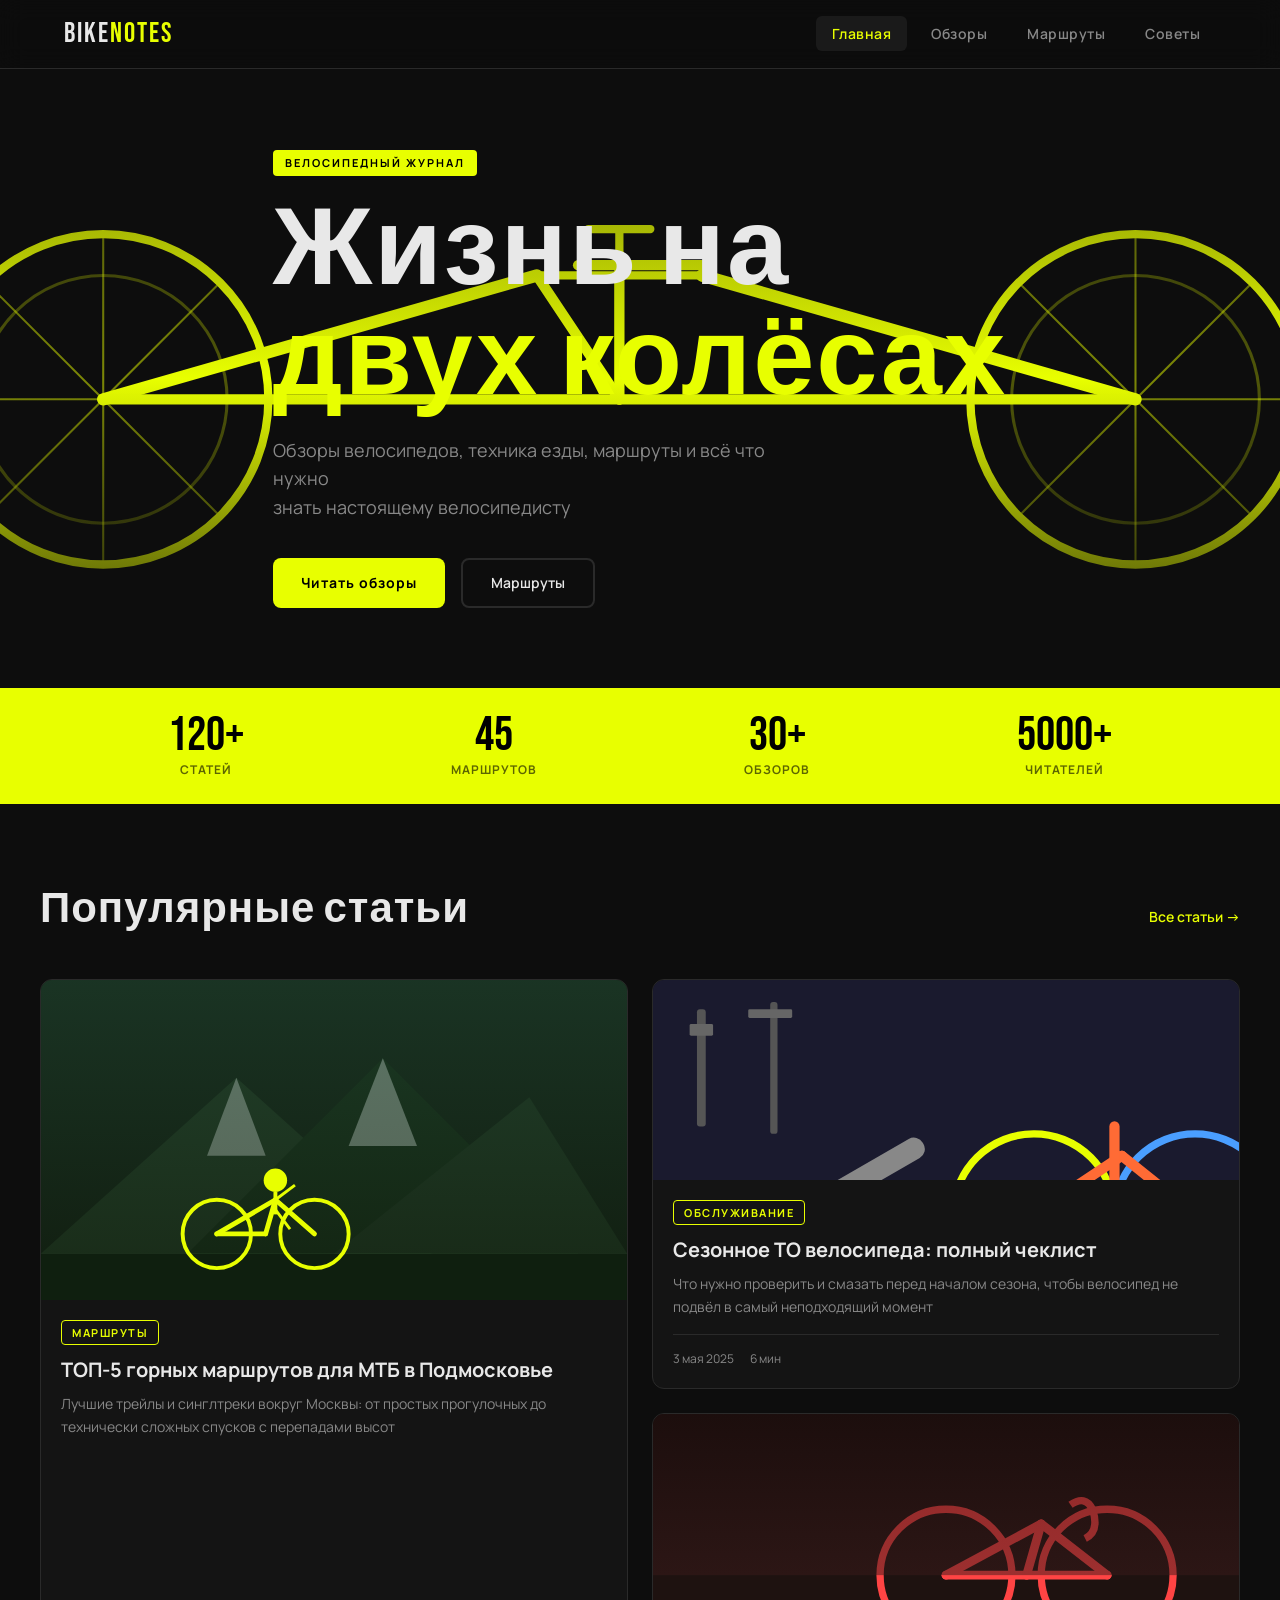
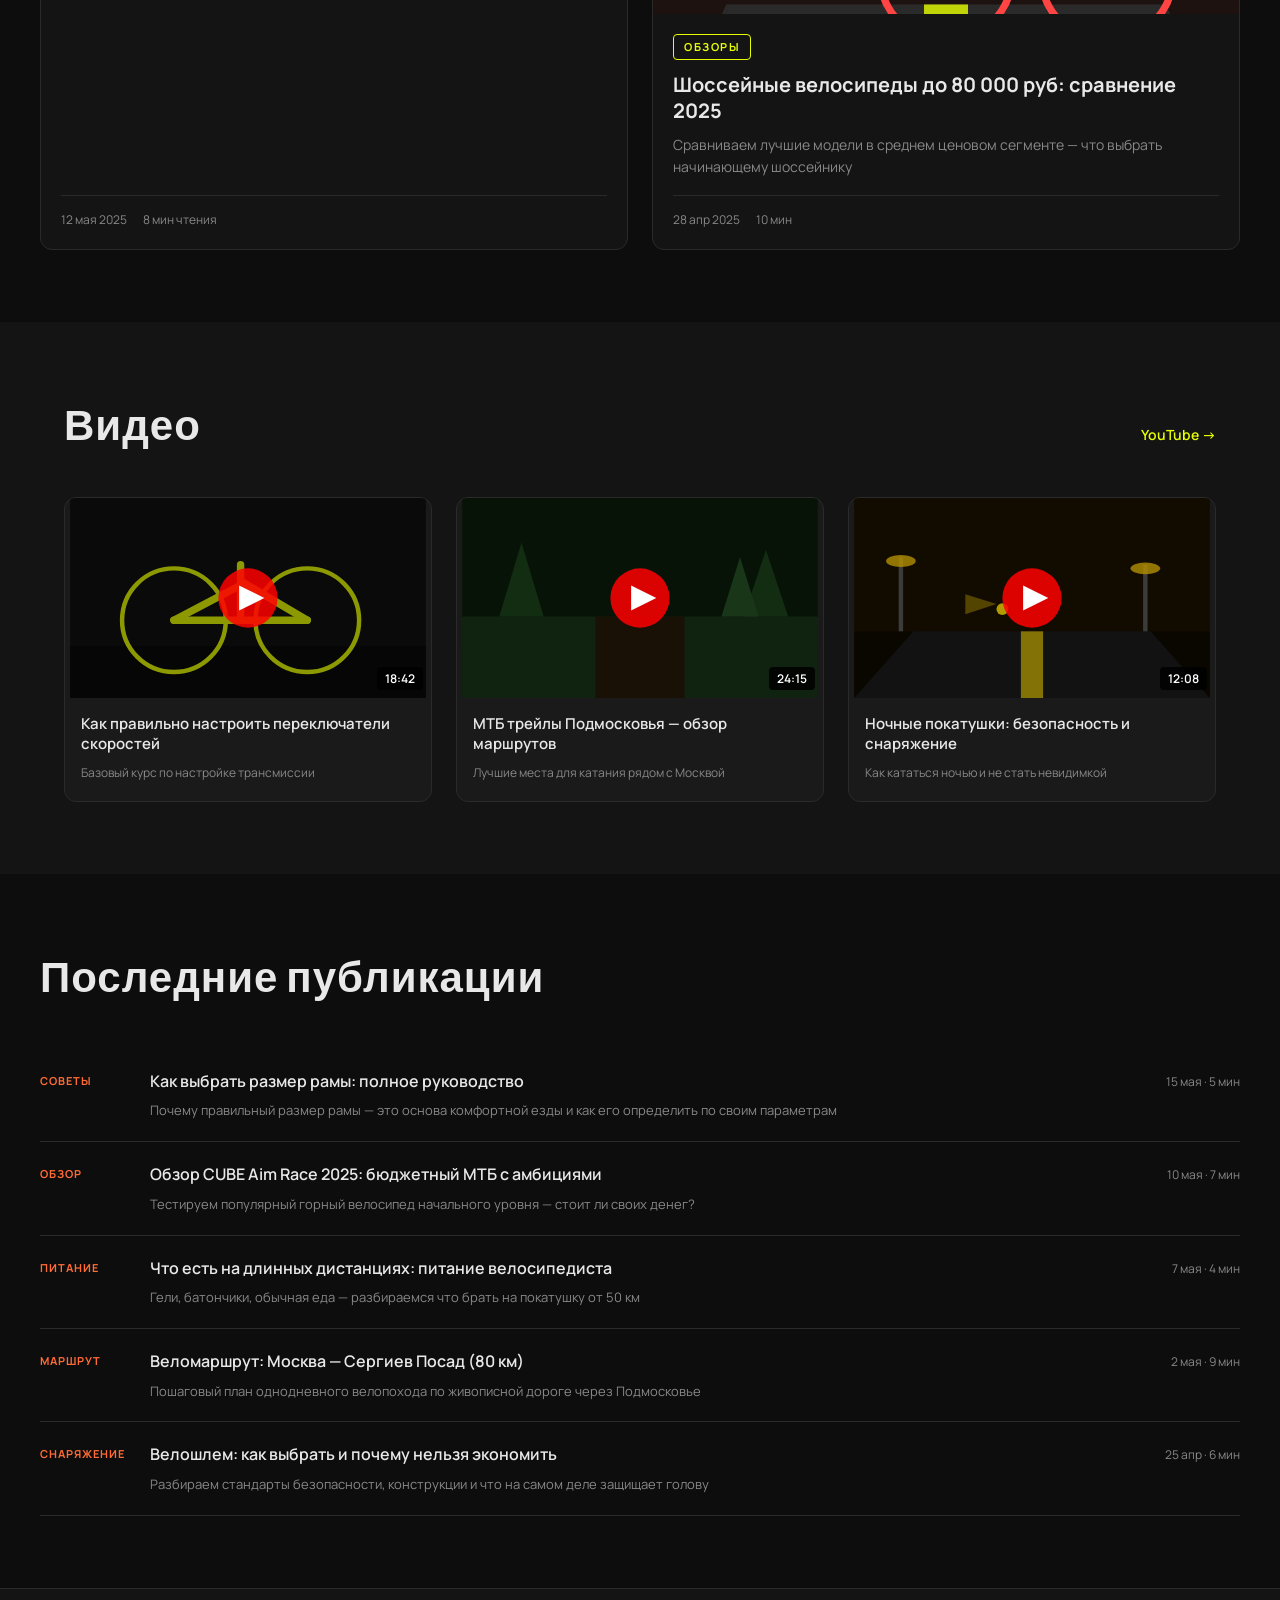
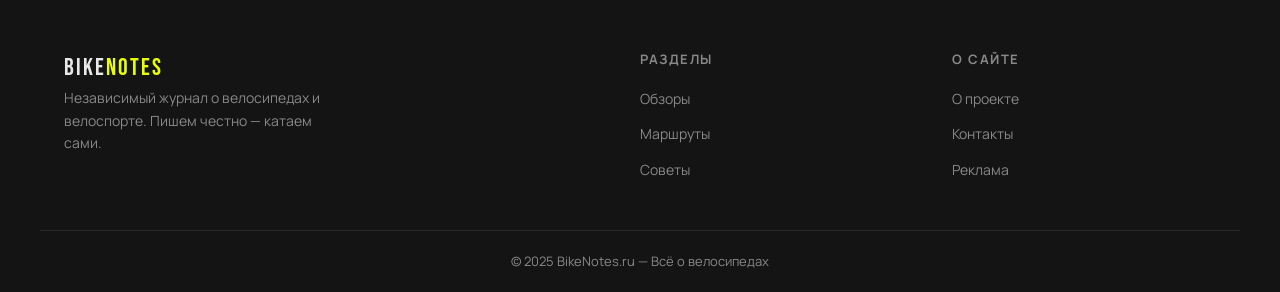
==== site/index.html @ 80a926c4 "Init" ====
<!DOCTYPE html>
<html lang="ru">
<head>
  <meta charset="UTF-8">
  <meta name="viewport" content="width=device-width, initial-scale=1.0">
  <meta name="description" content="BikeNotes — всё о велосипедах: обзоры, советы, маршруты, техническое обслуживание">
  <meta name="keywords" content="велосипед, велоспорт, горный велосипед, шоссейный велосипед, обслуживание велосипеда">
  <title>BikeNotes — Заметки о велосипедах</title>
  <link rel="preconnect" href="https://fonts.googleapis.com">
  <link href="https://fonts.googleapis.com/css2?family=Bebas+Neue&family=Manrope:wght@400;500;600;700&display=swap" rel="stylesheet">
  <link rel="stylesheet" href="css/style.css">
</head>
<body>

  <!-- HEADER -->
  <header class="header">
    <nav class="nav container">
      <a href="index.html" class="logo">BIKE<span>NOTES</span></a>
      <ul class="nav-links">
        <li><a href="index.html" class="active">Главная</a></li>
        <li><a href="reviews.html">Обзоры</a></li>
        <li><a href="routes.html">Маршруты</a></li>
        <li><a href="tips.html">Советы</a></li>
      </ul>
      <button class="burger" onclick="toggleMenu()">☰</button>
    </nav>
  </header>

  <!-- HERO -->
  <section class="hero">
    <div class="hero-bg">
      <svg viewBox="0 0 1440 600" xmlns="http://www.w3.org/2000/svg" preserveAspectRatio="xMidYMid slice">
        <rect width="1440" height="600" fill="#0d0d0d"/>
        <circle cx="200" cy="320" r="160" fill="none" stroke="#e8ff00" stroke-width="8"/>
        <circle cx="200" cy="320" r="120" fill="none" stroke="#e8ff00" stroke-width="3" opacity="0.3"/>
        <circle cx="1200" cy="320" r="160" fill="none" stroke="#e8ff00" stroke-width="8"/>
        <circle cx="1200" cy="320" r="120" fill="none" stroke="#e8ff00" stroke-width="3" opacity="0.3"/>
        <!-- Frame -->
        <line x1="200" y1="320" x2="620" y2="200" stroke="#e8ff00" stroke-width="12" stroke-linecap="round"/>
        <line x1="620" y1="200" x2="780" y2="200" stroke="#e8ff00" stroke-width="8" stroke-linecap="round"/>
        <line x1="780" y1="200" x2="1200" y2="320" stroke="#e8ff00" stroke-width="12" stroke-linecap="round"/>
        <line x1="620" y1="200" x2="700" y2="320" stroke="#e8ff00" stroke-width="10" stroke-linecap="round"/>
        <line x1="700" y1="320" x2="200" y2="320" stroke="#e8ff00" stroke-width="10" stroke-linecap="round"/>
        <line x1="700" y1="320" x2="1200" y2="320" stroke="#e8ff00" stroke-width="10" stroke-linecap="round"/>
        <line x1="700" y1="180" x2="700" y2="320" stroke="#e8ff00" stroke-width="10" stroke-linecap="round"/>
        <!-- Handlebar -->
        <line x1="730" y1="155" x2="670" y2="155" stroke="#e8ff00" stroke-width="8" stroke-linecap="round"/>
        <line x1="700" y1="155" x2="700" y2="185" stroke="#e8ff00" stroke-width="8" stroke-linecap="round"/>
        <!-- Saddle -->
        <line x1="780" y1="190" x2="660" y2="190" stroke="#e8ff00" stroke-width="10" stroke-linecap="round"/>
        <!-- Spokes -->
        <line x1="200" y1="160" x2="200" y2="480" stroke="#e8ff00" stroke-width="2" opacity="0.5"/>
        <line x1="40" y1="320" x2="360" y2="320" stroke="#e8ff00" stroke-width="2" opacity="0.5"/>
        <line x1="87" y1="207" x2="313" y2="433" stroke="#e8ff00" stroke-width="2" opacity="0.5"/>
        <line x1="313" y1="207" x2="87" y2="433" stroke="#e8ff00" stroke-width="2" opacity="0.5"/>
        <line x1="1200" y1="160" x2="1200" y2="480" stroke="#e8ff00" stroke-width="2" opacity="0.5"/>
        <line x1="1040" y1="320" x2="1360" y2="320" stroke="#e8ff00" stroke-width="2" opacity="0.5"/>
        <line x1="1087" y1="207" x2="1313" y2="433" stroke="#e8ff00" stroke-width="2" opacity="0.5"/>
        <line x1="1313" y1="207" x2="1087" y2="433" stroke="#e8ff00" stroke-width="2" opacity="0.5"/>
        <!-- Gradient overlay -->
        <rect width="1440" height="600" fill="url(#heroGrad)"/>
        <defs>
          <linearGradient id="heroGrad" x1="0" y1="0" x2="0" y2="1">
            <stop offset="0%" stop-color="#0d0d0d" stop-opacity="0.6"/>
            <stop offset="50%" stop-color="#0d0d0d" stop-opacity="0"/>
            <stop offset="100%" stop-color="#0d0d0d" stop-opacity="0.9"/>
          </linearGradient>
        </defs>
      </svg>
    </div>
    <div class="hero-content container">
      <div class="hero-tag">Велосипедный журнал</div>
      <h1>Жизнь на<br><span class="accent">двух колёсах</span></h1>
      <p>Обзоры велосипедов, техника езды, маршруты и всё что нужно<br>знать настоящему велосипедисту</p>
      <div class="hero-btns">
        <a href="reviews.html" class="btn-primary">Читать обзоры</a>
        <a href="routes.html" class="btn-outline">Маршруты</a>
      </div>
    </div>
  </section>

  <!-- STATS -->
  <section class="stats">
    <div class="container stats-grid">
      <div class="stat-item"><span class="stat-num">120+</span><span class="stat-label">Статей</span></div>
      <div class="stat-item"><span class="stat-num">45</span><span class="stat-label">Маршрутов</span></div>
      <div class="stat-item"><span class="stat-num">30+</span><span class="stat-label">Обзоров</span></div>
      <div class="stat-item"><span class="stat-num">5000+</span><span class="stat-label">Читателей</span></div>
    </div>
  </section>

  <!-- FEATURED ARTICLES -->
  <section class="section container">
    <div class="section-header">
      <h2>Популярные статьи</h2>
      <a href="tips.html" class="see-all">Все статьи →</a>
    </div>
    <div class="articles-grid">

      <article class="card card-big">
        <div class="card-img">
          <svg viewBox="0 0 600 400" xmlns="http://www.w3.org/2000/svg">
            <rect width="600" height="400" fill="#1a2a1a"/>
            <rect x="0" y="280" width="600" height="120" fill="#0f1f0f"/>
            <!-- Mountain -->
            <polygon points="0,280 200,100 400,280" fill="#2d4a2d"/>
            <polygon points="150,280 350,80 550,280" fill="#1e3a1e"/>
            <polygon points="300,280 500,120 600,280 600,280" fill="#2a452a"/>
            <!-- Snow caps -->
            <polygon points="200,100 170,180 230,180" fill="#e8f5e9" opacity="0.8"/>
            <polygon points="350,80 315,170 385,170" fill="#e8f5e9" opacity="0.8"/>
            <!-- Sky gradient -->
            <rect width="600" height="280" fill="url(#skyGrad)" opacity="0.6"/>
            <!-- Bike silhouette -->
            <circle cx="180" cy="260" r="35" fill="none" stroke="#e8ff00" stroke-width="4"/>
            <circle cx="280" cy="260" r="35" fill="none" stroke="#e8ff00" stroke-width="4"/>
            <line x1="180" y1="260" x2="240" y2="225" stroke="#e8ff00" stroke-width="5" stroke-linecap="round"/>
            <line x1="240" y1="225" x2="280" y2="260" stroke="#e8ff00" stroke-width="5" stroke-linecap="round"/>
            <line x1="240" y1="225" x2="230" y2="260" stroke="#e8ff00" stroke-width="5" stroke-linecap="round"/>
            <line x1="230" y1="260" x2="180" y2="260" stroke="#e8ff00" stroke-width="5" stroke-linecap="round"/>
            <!-- Rider -->
            <ellipse cx="240" cy="205" rx="12" ry="12" fill="#e8ff00"/>
            <line x1="240" y1="217" x2="240" y2="240" stroke="#e8ff00" stroke-width="4"/>
            <line x1="240" y1="225" x2="260" y2="210" stroke="#e8ff00" stroke-width="3"/>
            <line x1="240" y1="235" x2="255" y2="255" stroke="#e8ff00" stroke-width="3"/>
            <defs>
              <linearGradient id="skyGrad" x1="0" y1="0" x2="0" y2="1">
                <stop offset="0%" stop-color="#1a3a2a"/>
                <stop offset="100%" stop-color="#0d1a0d"/>
              </linearGradient>
            </defs>
          </svg>
        </div>
        <div class="card-body">
          <span class="card-tag">Маршруты</span>
          <h3><a href="routes.html">ТОП-5 горных маршрутов для МТБ в Подмосковье</a></h3>
          <p>Лучшие трейлы и синглтреки вокруг Москвы: от простых прогулочных до технически сложных спусков с перепадами высот</p>
          <div class="card-meta">
            <span>12 мая 2025</span>
            <span>8 мин чтения</span>
          </div>
        </div>
      </article>

      <article class="card">
        <div class="card-img card-img-sm">
          <svg viewBox="0 0 400 240" xmlns="http://www.w3.org/2000/svg">
            <rect width="400" height="240" fill="#1a1a2e"/>
            <!-- Workshop bg -->
            <rect x="0" y="180" width="400" height="60" fill="#0f0f1e"/>
            <!-- Tools on wall -->
            <rect x="30" y="20" width="6" height="80" fill="#555" rx="2"/>
            <rect x="25" y="30" width="16" height="8" fill="#666" rx="1"/>
            <rect x="80" y="15" width="5" height="90" fill="#555" rx="2"/>
            <rect x="65" y="20" width="30" height="6" fill="#666" rx="1"/>
            <!-- Bike frame components -->
            <circle cx="260" cy="160" r="55" fill="none" stroke="#e8ff00" stroke-width="5"/>
            <circle cx="370" cy="160" r="55" fill="none" stroke="#4a9eff" stroke-width="5"/>
            <line x1="260" y1="160" x2="320" y2="120" stroke="#ff6b35" stroke-width="7" stroke-linecap="round"/>
            <line x1="320" y1="120" x2="370" y2="160" stroke="#ff6b35" stroke-width="7" stroke-linecap="round"/>
            <line x1="260" y1="160" x2="315" y2="160" stroke="#ff6b35" stroke-width="7" stroke-linecap="round"/>
            <line x1="315" y1="160" x2="370" y2="160" stroke="#ff6b35" stroke-width="7" stroke-linecap="round"/>
            <line x1="315" y1="100" x2="315" y2="160" stroke="#ff6b35" stroke-width="7" stroke-linecap="round"/>
            <!-- Wrench -->
            <rect x="120" y="140" width="70" height="15" fill="#888" rx="7" transform="rotate(-30 120 140)"/>
            <circle cx="115" cy="152" r="12" fill="none" stroke="#888" stroke-width="5"/>
          </svg>
        </div>
        <div class="card-body">
          <span class="card-tag">Обслуживание</span>
          <h3><a href="tips.html">Сезонное ТО велосипеда: полный чеклист</a></h3>
          <p>Что нужно проверить и смазать перед началом сезона, чтобы велосипед не подвёл в самый неподходящий момент</p>
          <div class="card-meta"><span>3 мая 2025</span><span>6 мин</span></div>
        </div>
      </article>

      <article class="card">
        <div class="card-img card-img-sm">
          <svg viewBox="0 0 400 240" xmlns="http://www.w3.org/2000/svg">
            <rect width="400" height="240" fill="#1e1210"/>
            <!-- Road -->
            <polygon points="0,240 400,240 350,130 50,130" fill="#2a2a2a"/>
            <rect x="185" y="130" width="30" height="110" fill="#e8ff00" opacity="0.8"/>
            <!-- Road bike -->
            <circle cx="200" cy="110" r="45" fill="none" stroke="#ff4444" stroke-width="5"/>
            <circle cx="310" cy="110" r="45" fill="none" stroke="#ff4444" stroke-width="5"/>
            <line x1="200" y1="110" x2="265" y2="75" stroke="#ff4444" stroke-width="6" stroke-linecap="round"/>
            <line x1="265" y1="75" x2="310" y2="110" stroke="#ff4444" stroke-width="6" stroke-linecap="round"/>
            <line x1="200" y1="110" x2="255" y2="110" stroke="#ff4444" stroke-width="6" stroke-linecap="round"/>
            <line x1="255" y1="110" x2="265" y2="75" stroke="#ff4444" stroke-width="6" stroke-linecap="round"/>
            <line x1="255" y1="110" x2="310" y2="110" stroke="#ff4444" stroke-width="6" stroke-linecap="round"/>
            <!-- Drops handlebar -->
            <path d="M285,62 Q295,55 300,65 Q305,80 295,85" fill="none" stroke="#ff4444" stroke-width="5"/>
            <!-- Sky -->
            <rect width="400" height="110" fill="url(#roadSky)" opacity="0.5"/>
            <defs>
              <linearGradient id="roadSky" x1="0" y1="0" x2="0" y2="1">
                <stop offset="0%" stop-color="#1a0a0a"/>
                <stop offset="100%" stop-color="#3a1a1a"/>
              </linearGradient>
            </defs>
          </svg>
        </div>
        <div class="card-body">
          <span class="card-tag">Обзоры</span>
          <h3><a href="reviews.html">Шоссейные велосипеды до 80 000 руб: сравнение 2025</a></h3>
          <p>Сравниваем лучшие модели в среднем ценовом сегменте — что выбрать начинающему шоссейнику</p>
          <div class="card-meta"><span>28 апр 2025</span><span>10 мин</span></div>
        </div>
      </article>

    </div>
  </section>

  <!-- VIDEO SECTION -->
  <section class="section section-dark">
    <div class="container">
      <div class="section-header">
        <h2>Видео</h2>
        <a href="https://www.youtube.com/@veloclub" target="_blank" class="see-all">YouTube →</a>
      </div>
      <div class="video-grid">
        <div class="video-card">
          <a href="https://www.youtube.com/watch?v=5RjZkRqCpnA" target="_blank" class="video-thumb">
            <svg viewBox="0 0 480 270" xmlns="http://www.w3.org/2000/svg">
              <rect width="480" height="270" fill="#111"/>
              <rect x="0" y="200" width="480" height="70" fill="#0a0a0a"/>
              <circle cx="140" cy="165" r="70" fill="none" stroke="#e8ff00" stroke-width="6"/>
              <circle cx="320" cy="165" r="70" fill="none" stroke="#e8ff00" stroke-width="6"/>
              <line x1="140" y1="165" x2="235" y2="115" stroke="#e8ff00" stroke-width="10" stroke-linecap="round"/>
              <line x1="235" y1="115" x2="320" y2="165" stroke="#e8ff00" stroke-width="10" stroke-linecap="round"/>
              <line x1="140" y1="165" x2="230" y2="165" stroke="#e8ff00" stroke-width="10" stroke-linecap="round"/>
              <line x1="230" y1="165" x2="320" y2="165" stroke="#e8ff00" stroke-width="10" stroke-linecap="round"/>
              <line x1="230" y1="90" x2="230" y2="165" stroke="#e8ff00" stroke-width="10" stroke-linecap="round"/>
              <rect width="480" height="270" fill="rgba(0,0,0,0.4)"/>
              <circle cx="240" cy="135" r="40" fill="rgba(255,0,0,0.85)"/>
              <polygon points="228,118 228,152 262,135" fill="white"/>
            </svg>
            <div class="video-duration">18:42</div>
          </a>
          <div class="video-info">
            <h4>Как правильно настроить переключатели скоростей</h4>
            <span>Базовый курс по настройке трансмиссии</span>
          </div>
        </div>

        <div class="video-card">
          <a href="https://www.youtube.com/watch?v=VGvdGo3ORRY" target="_blank" class="video-thumb">
            <svg viewBox="0 0 480 270" xmlns="http://www.w3.org/2000/svg">
              <rect width="480" height="270" fill="#0d1f0d"/>
              <rect x="0" y="200" width="480" height="70" fill="#071207"/>
              <!-- Forest trail -->
              <rect x="0" y="160" width="480" height="110" fill="#1a3a1a"/>
              <rect x="180" y="160" width="120" height="110" fill="#2a1a0a"/>
              <!-- Trees -->
              <polygon points="50,160 80,60 110,160" fill="#1e4a1e"/>
              <polygon points="380,160 410,70 440,160" fill="#1e4a1e"/>
              <polygon points="350,160 375,80 400,160" fill="#2a5a2a"/>
              <rect width="480" height="270" fill="rgba(0,0,0,0.4)"/>
              <circle cx="240" cy="135" r="40" fill="rgba(255,0,0,0.85)"/>
              <polygon points="228,118 228,152 262,135" fill="white"/>
            </svg>
            <div class="video-duration">24:15</div>
          </a>
          <div class="video-info">
            <h4>МТБ трейлы Подмосковья — обзор маршрутов</h4>
            <span>Лучшие места для катания рядом с Москвой</span>
          </div>
        </div>

        <div class="video-card">
          <a href="https://www.youtube.com/watch?v=oCvMgxfXkKk" target="_blank" class="video-thumb">
            <svg viewBox="0 0 480 270" xmlns="http://www.w3.org/2000/svg">
              <rect width="480" height="270" fill="#1a1000"/>
              <rect x="0" y="180" width="480" height="90" fill="#0f0a00"/>
              <!-- City road at night -->
              <polygon points="0,270 480,270 400,180 80,180" fill="#1a1a1a"/>
              <rect x="225" y="180" width="30" height="90" fill="#ffdd00" opacity="0.7"/>
              <!-- Street lights -->
              <rect x="60" y="80" width="6" height="100" fill="#555"/>
              <ellipse cx="63" cy="85" rx="20" ry="8" fill="#ffcc00" opacity="0.8"/>
              <rect x="390" y="90" width="6" height="90" fill="#555"/>
              <ellipse cx="393" cy="95" rx="20" ry="8" fill="#ffcc00" opacity="0.8"/>
              <!-- Bike light -->
              <circle cx="200" cy="150" r="8" fill="#ffdd00"/>
              <polygon points="192,143 150,130 150,157" fill="#ffdd00" opacity="0.4"/>
              <rect width="480" height="270" fill="rgba(0,0,0,0.3)"/>
              <circle cx="240" cy="135" r="40" fill="rgba(255,0,0,0.85)"/>
              <polygon points="228,118 228,152 262,135" fill="white"/>
            </svg>
            <div class="video-duration">12:08</div>
          </a>
          <div class="video-info">
            <h4>Ночные покатушки: безопасность и снаряжение</h4>
            <span>Как кататься ночью и не стать невидимкой</span>
          </div>
        </div>
      </div>
    </div>
  </section>

  <!-- MORE ARTICLES -->
  <section class="section container">
    <div class="section-header">
      <h2>Последние публикации</h2>
    </div>
    <div class="list-articles">
      <article class="list-item">
        <div class="list-tag">Советы</div>
        <div class="list-body">
          <h4><a href="tips.html">Как выбрать размер рамы: полное руководство</a></h4>
          <p>Почему правильный размер рамы — это основа комфортной езды и как его определить по своим параметрам</p>
        </div>
        <div class="list-meta">15 мая · 5 мин</div>
      </article>
      <article class="list-item">
        <div class="list-tag">Обзор</div>
        <div class="list-body">
          <h4><a href="reviews.html">Обзор CUBE Aim Race 2025: бюджетный МТБ с амбициями</a></h4>
          <p>Тестируем популярный горный велосипед начального уровня — стоит ли своих денег?</p>
        </div>
        <div class="list-meta">10 мая · 7 мин</div>
      </article>
      <article class="list-item">
        <div class="list-tag">Питание</div>
        <div class="list-body">
          <h4><a href="tips.html">Что есть на длинных дистанциях: питание велосипедиста</a></h4>
          <p>Гели, батончики, обычная еда — разбираемся что брать на покатушку от 50 км</p>
        </div>
        <div class="list-meta">7 мая · 4 мин</div>
      </article>
      <article class="list-item">
        <div class="list-tag">Маршрут</div>
        <div class="list-body">
          <h4><a href="routes.html">Веломаршрут: Москва — Сергиев Посад (80 км)</a></h4>
          <p>Пошаговый план однодневного велопохода по живописной дороге через Подмосковье</p>
        </div>
        <div class="list-meta">2 мая · 9 мин</div>
      </article>
      <article class="list-item">
        <div class="list-tag">Снаряжение</div>
        <div class="list-body">
          <h4><a href="tips.html">Велошлем: как выбрать и почему нельзя экономить</a></h4>
          <p>Разбираем стандарты безопасности, конструкции и что на самом деле защищает голову</p>
        </div>
        <div class="list-meta">25 апр · 6 мин</div>
      </article>
    </div>
  </section>

  <!-- FOOTER -->
  <footer class="footer">
    <div class="container footer-inner">
      <div class="footer-brand">
        <a href="index.html" class="logo">BIKE<span>NOTES</span></a>
        <p>Независимый журнал о велосипедах и велоспорте. Пишем честно — катаем сами.</p>
      </div>
      <div class="footer-links">
        <h5>Разделы</h5>
        <ul>
          <li><a href="reviews.html">Обзоры</a></li>
          <li><a href="routes.html">Маршруты</a></li>
          <li><a href="tips.html">Советы</a></li>
        </ul>
      </div>
      <div class="footer-links">
        <h5>О сайте</h5>
        <ul>
          <li><a href="#">О проекте</a></li>
          <li><a href="#">Контакты</a></li>
          <li><a href="#">Реклама</a></li>
        </ul>
      </div>
    </div>
    <div class="footer-bottom container">
      <p>© 2025 BikeNotes.ru — Всё о велосипедах</p>
    </div>
  </footer>

  <script src="js/main.js"></script>
</body>
</html>
---- site/css/style.css ----
:root {
  --accent: #e8ff00;
  --accent2: #ff6b35;
  --bg: #0d0d0d;
  --bg2: #141414;
  --bg3: #1a1a1a;
  --text: #e8e8e8;
  --text-muted: #888;
  --border: #2a2a2a;
  --font-display: 'Bebas Neue', sans-serif;
  --font-body: 'Manrope', sans-serif;
  --radius: 12px;
  --max-w: 1200px;
}

*, *::before, *::after { box-sizing: border-box; margin: 0; padding: 0; }

html { scroll-behavior: smooth; }

body {
  background: var(--bg);
  color: var(--text);
  font-family: var(--font-body);
  font-size: 16px;
  line-height: 1.6;
  min-height: 100vh;
}

a { color: inherit; text-decoration: none; }
img, svg { display: block; max-width: 100%; }
ul { list-style: none; }

.container { max-width: var(--max-w); margin: 0 auto; padding: 0 24px; }
.accent { color: var(--accent); }

/* ─── HEADER ─── */
.header {
  position: sticky; top: 0; z-index: 100;
  background: rgba(13,13,13,0.92);
  backdrop-filter: blur(12px);
  border-bottom: 1px solid var(--border);
}

.nav {
  display: flex; align-items: center; gap: 40px;
  height: 68px;
}

.logo {
  font-family: var(--font-display);
  font-size: 28px;
  letter-spacing: 2px;
  color: var(--text);
  flex-shrink: 0;
}
.logo span { color: var(--accent); }

.nav-links {
  display: flex; gap: 8px; margin-left: auto;
}
.nav-links a {
  padding: 8px 16px;
  border-radius: 6px;
  font-size: 14px;
  font-weight: 600;
  color: var(--text-muted);
  transition: all .2s;
  letter-spacing: .5px;
}
.nav-links a:hover, .nav-links a.active {
  color: var(--text);
  background: var(--bg3);
}
.nav-links a.active { color: var(--accent); }

.burger { display: none; background: none; border: none; color: var(--text); font-size: 24px; cursor: pointer; }

/* ─── HERO ─── */
.hero {
  position: relative;
  min-height: 560px;
  display: flex; align-items: center;
  overflow: hidden;
}
.hero-bg {
  position: absolute; inset: 0;
  width: 100%; height: 100%;
}
.hero-bg svg { width: 100%; height: 100%; object-fit: cover; }

.hero-content {
  position: relative; z-index: 2;
  padding: 80px 24px;
}
.hero-tag {
  display: inline-block;
  background: var(--accent);
  color: #000;
  font-size: 11px;
  font-weight: 700;
  letter-spacing: 2px;
  text-transform: uppercase;
  padding: 4px 12px;
  border-radius: 4px;
  margin-bottom: 20px;
}
.hero-content h1 {
  font-family: var(--font-display);
  font-size: clamp(52px, 9vw, 110px);
  line-height: 1;
  letter-spacing: 2px;
  margin-bottom: 20px;
}
.hero-content p {
  font-size: 18px;
  color: var(--text-muted);
  margin-bottom: 36px;
  max-width: 520px;
}
.hero-btns { display: flex; gap: 16px; flex-wrap: wrap; }

.btn-primary {
  display: inline-flex; align-items: center;
  background: var(--accent);
  color: #000;
  font-weight: 700;
  font-size: 14px;
  letter-spacing: 1px;
  padding: 14px 28px;
  border-radius: 8px;
  transition: transform .2s, box-shadow .2s;
}
.btn-primary:hover { transform: translateY(-2px); box-shadow: 0 8px 24px rgba(232,255,0,0.35); }

.btn-outline {
  display: inline-flex; align-items: center;
  border: 2px solid var(--border);
  color: var(--text);
  font-weight: 600;
  font-size: 14px;
  padding: 12px 28px;
  border-radius: 8px;
  transition: border-color .2s, color .2s;
}
.btn-outline:hover { border-color: var(--accent); color: var(--accent); }

/* ─── STATS ─── */
.stats {
  background: var(--accent);
  padding: 24px 0;
}
.stats-grid {
  display: flex; gap: 0;
  justify-content: space-around;
}
.stat-item { display: flex; flex-direction: column; align-items: center; }
.stat-num { font-family: var(--font-display); font-size: 48px; color: #000; line-height: 1; }
.stat-label { font-size: 12px; font-weight: 700; color: rgba(0,0,0,0.6); letter-spacing: 1px; text-transform: uppercase; }

/* ─── SECTIONS ─── */
.section { padding: 72px 0; }
.section-dark { background: var(--bg2); }

.section-header {
  display: flex; justify-content: space-between; align-items: baseline;
  margin-bottom: 36px;
}
.section-header h2 {
  font-family: var(--font-display);
  font-size: 42px;
  letter-spacing: 1px;
}
.see-all {
  font-size: 14px; font-weight: 600; color: var(--accent);
  transition: opacity .2s;
}
.see-all:hover { opacity: .7; }

/* ─── CARDS ─── */
.articles-grid {
  display: grid;
  grid-template-columns: 1fr 1fr;
  grid-template-rows: auto auto;
  gap: 24px;
}
.card-big { grid-row: span 2; }

.card {
  background: var(--bg2);
  border: 1px solid var(--border);
  border-radius: var(--radius);
  overflow: hidden;
  transition: transform .2s, border-color .2s;
  display: flex; flex-direction: column;
}
.card:hover { transform: translateY(-4px); border-color: #3a3a3a; }

.card-img svg { width: 100%; }
.card-img { height: 280px; overflow: hidden; }
.card-big .card-img { height: 320px; }
.card-img-sm { height: 200px; }

.card-body { padding: 20px; flex: 1; display: flex; flex-direction: column; }
.card-tag {
  display: inline-block;
  font-size: 11px; font-weight: 700; letter-spacing: 1.5px;
  text-transform: uppercase;
  color: var(--accent);
  border: 1px solid var(--accent);
  padding: 3px 10px; border-radius: 4px;
  margin-bottom: 12px;
  width: fit-content;
}
.card-body h3 { font-size: 20px; font-weight: 700; margin-bottom: 10px; line-height: 1.3; }
.card-body h3 a:hover { color: var(--accent); }
.card-body p { color: var(--text-muted); font-size: 14px; flex: 1; }
.card-meta {
  display: flex; gap: 16px; margin-top: 16px;
  font-size: 12px; color: var(--text-muted);
  border-top: 1px solid var(--border); padding-top: 14px;
}

/* ─── VIDEO ─── */
.video-grid { display: grid; grid-template-columns: repeat(3, 1fr); gap: 24px; }
.video-card { background: var(--bg3); border: 1px solid var(--border); border-radius: var(--radius); overflow: hidden; transition: transform .2s; }
.video-card:hover { transform: translateY(-4px); }

.video-thumb {
  position: relative; display: block; overflow: hidden;
}
.video-thumb svg { width: 100%; height: 200px; }
.video-duration {
  position: absolute; bottom: 8px; right: 8px;
  background: rgba(0,0,0,.85); color: #fff;
  font-size: 12px; font-weight: 600; padding: 2px 8px;
  border-radius: 4px;
}
.video-info { padding: 16px; }
.video-info h4 { font-size: 15px; font-weight: 600; margin-bottom: 6px; line-height: 1.3; }
.video-info span { font-size: 12px; color: var(--text-muted); }

/* ─── LIST ARTICLES ─── */
.list-articles { display: flex; flex-direction: column; gap: 0; }
.list-item {
  display: grid; grid-template-columns: 90px 1fr 100px;
  gap: 20px; align-items: start;
  padding: 20px 0;
  border-bottom: 1px solid var(--border);
  transition: background .15s;
}
.list-item:hover { background: rgba(255,255,255,.02); }
.list-tag {
  font-size: 11px; font-weight: 700; letter-spacing: 1px;
  text-transform: uppercase; color: var(--accent2);
  margin-top: 3px;
}
.list-body h4 { font-size: 16px; font-weight: 600; margin-bottom: 6px; }
.list-body h4 a:hover { color: var(--accent); }
.list-body p { font-size: 13px; color: var(--text-muted); }
.list-meta { font-size: 12px; color: var(--text-muted); text-align: right; margin-top: 3px; }

/* ─── PAGE HERO (inner pages) ─── */
.page-hero {
  background: var(--bg2);
  border-bottom: 1px solid var(--border);
  padding: 60px 0 48px;
}
.page-hero h1 {
  font-family: var(--font-display);
  font-size: clamp(40px, 7vw, 80px);
  letter-spacing: 2px;
  margin-bottom: 12px;
}
.page-hero p { color: var(--text-muted); font-size: 17px; max-width: 540px; }

/* ─── ARTICLE CARDS (for inner pages) ─── */
.articles-list { display: grid; grid-template-columns: repeat(3, 1fr); gap: 28px; }

/* ─── ROUTES ─── */
.routes-grid { display: grid; grid-template-columns: repeat(2, 1fr); gap: 28px; }
.route-card {
  background: var(--bg2); border: 1px solid var(--border);
  border-radius: var(--radius); overflow: hidden;
  transition: transform .2s, border-color .2s;
}
.route-card:hover { transform: translateY(-4px); border-color: #3a3a3a; }
.route-img { height: 220px; overflow: hidden; }
.route-img svg { width: 100%; height: 100%; }
.route-body { padding: 20px; }
.route-body h3 { font-size: 20px; font-weight: 700; margin-bottom: 10px; }
.route-body h3 a:hover { color: var(--accent); }
.route-body p { color: var(--text-muted); font-size: 14px; margin-bottom: 16px; }
.route-stats { display: flex; gap: 16px; }
.route-stat { display: flex; flex-direction: column; }
.route-stat-label { font-size: 10px; font-weight: 700; letter-spacing: 1px; text-transform: uppercase; color: var(--text-muted); }
.route-stat-val { font-size: 18px; font-weight: 700; color: var(--accent); }
.route-difficulty { display: inline-block; font-size: 11px; font-weight: 700; padding: 3px 10px; border-radius: 4px; margin-top: 12px; }
.difficulty-easy { background: rgba(100,200,100,.15); color: #6dc86d; }
.difficulty-medium { background: rgba(255,165,0,.15); color: #ffa500; }
.difficulty-hard { background: rgba(255,80,80,.15); color: #ff5050; }

/* ─── FOOTER ─── */
.footer { background: var(--bg2); border-top: 1px solid var(--border); padding: 60px 0 0; }
.footer-inner { display: grid; grid-template-columns: 2fr 1fr 1fr; gap: 48px; margin-bottom: 48px; }
.footer-brand .logo { margin-bottom: 16px; font-size: 24px; }
.footer-brand p { font-size: 14px; color: var(--text-muted); max-width: 280px; }
.footer-links h5 { font-size: 13px; font-weight: 700; letter-spacing: 1.5px; text-transform: uppercase; color: var(--text-muted); margin-bottom: 16px; }
.footer-links ul { display: flex; flex-direction: column; gap: 10px; }
.footer-links a { font-size: 14px; color: var(--text-muted); transition: color .2s; }
.footer-links a:hover { color: var(--accent); }
.footer-bottom { border-top: 1px solid var(--border); padding: 20px 24px; text-align: center; }
.footer-bottom p { font-size: 13px; color: var(--text-muted); }

/* ─── RESPONSIVE ─── */
@media (max-width: 900px) {
  .articles-grid { grid-template-columns: 1fr; }
  .card-big { grid-row: span 1; }
  .video-grid { grid-template-columns: 1fr 1fr; }
  .articles-list { grid-template-columns: 1fr 1fr; }
  .routes-grid { grid-template-columns: 1fr; }
  .footer-inner { grid-template-columns: 1fr 1fr; }
  .footer-brand { grid-column: span 2; }
}

@media (max-width: 640px) {
  .nav-links { display: none; }
  .nav-links.open { display: flex; flex-direction: column; position: absolute; top: 68px; left: 0; right: 0; background: var(--bg); border-bottom: 1px solid var(--border); padding: 16px 24px; gap: 4px; }
  .burger { display: block; margin-left: auto; }
  .stats-grid { gap: 8px; }
  .stat-num { font-size: 36px; }
  .video-grid { grid-template-columns: 1fr; }
  .articles-list { grid-template-columns: 1fr; }
  .list-item { grid-template-columns: 70px 1fr; }
  .list-meta { display: none; }
  .footer-inner { grid-template-columns: 1fr; }
  .footer-brand { grid-column: span 1; }
}
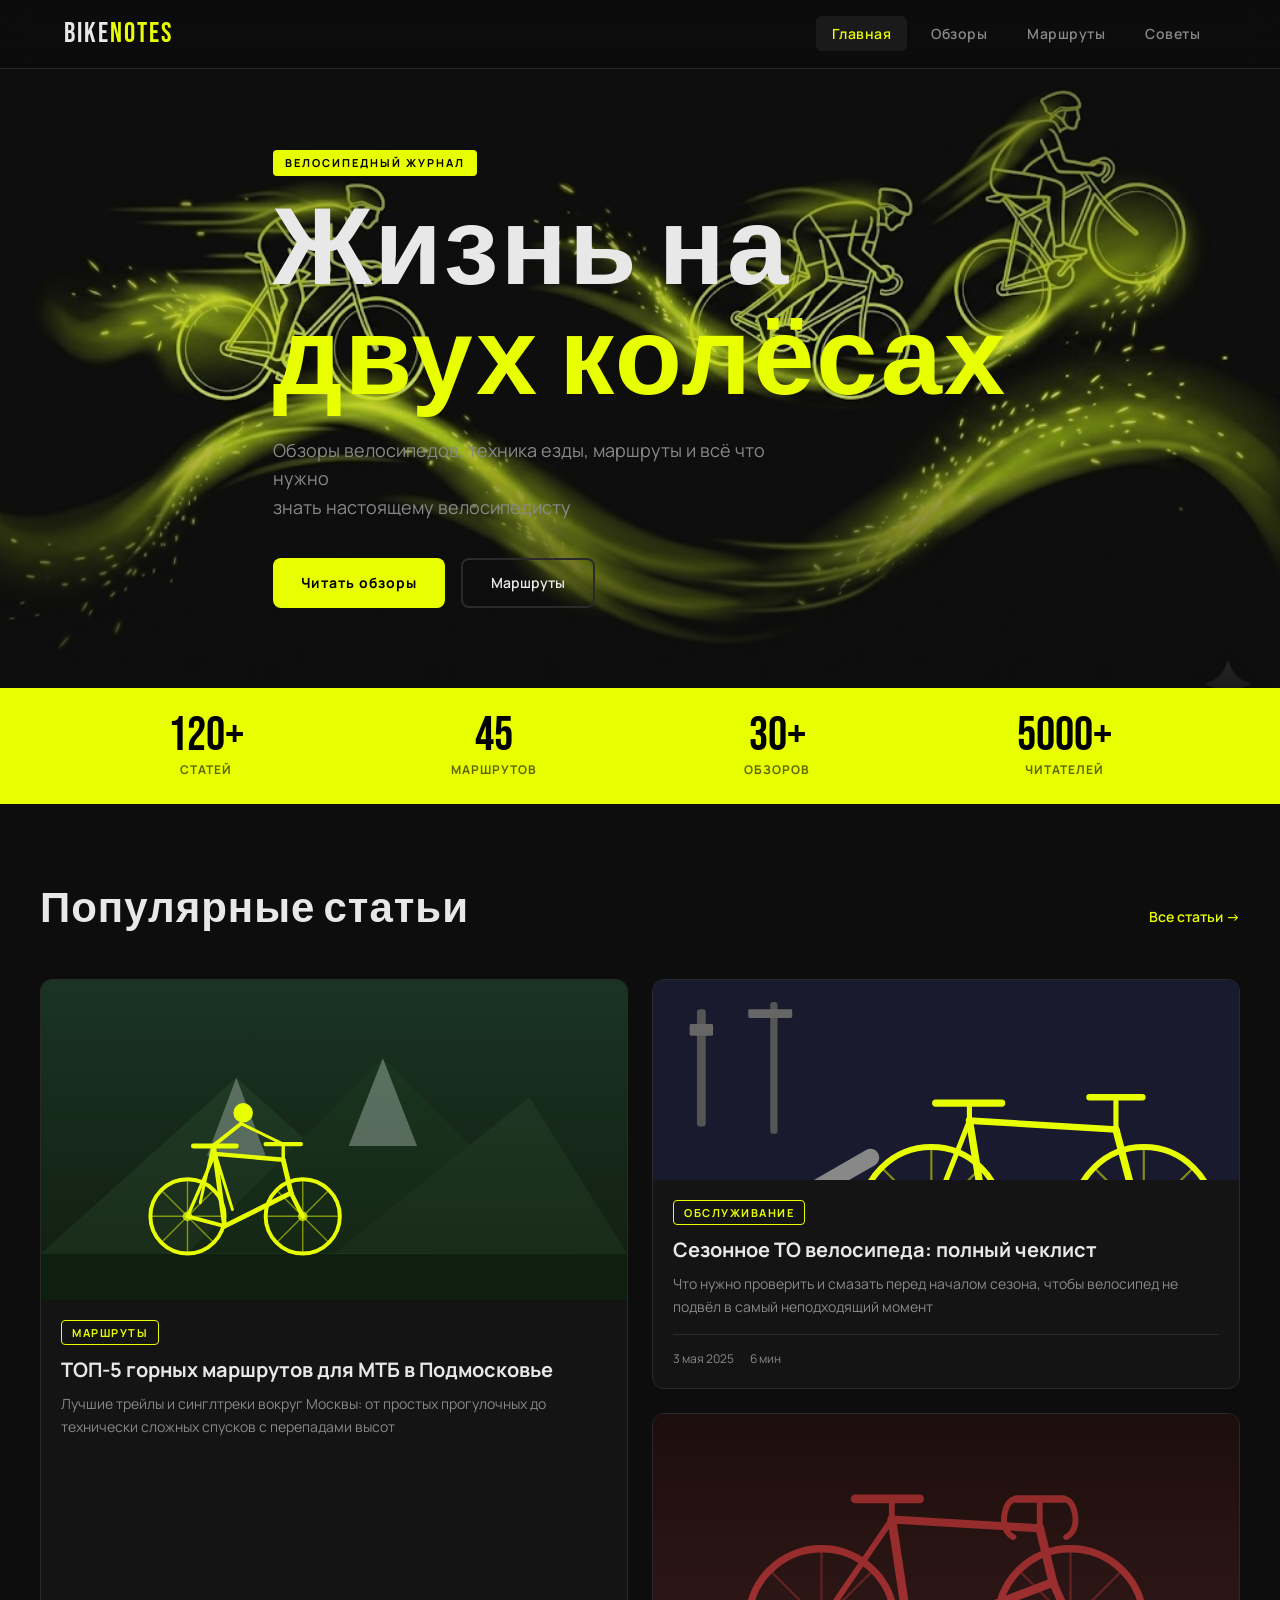
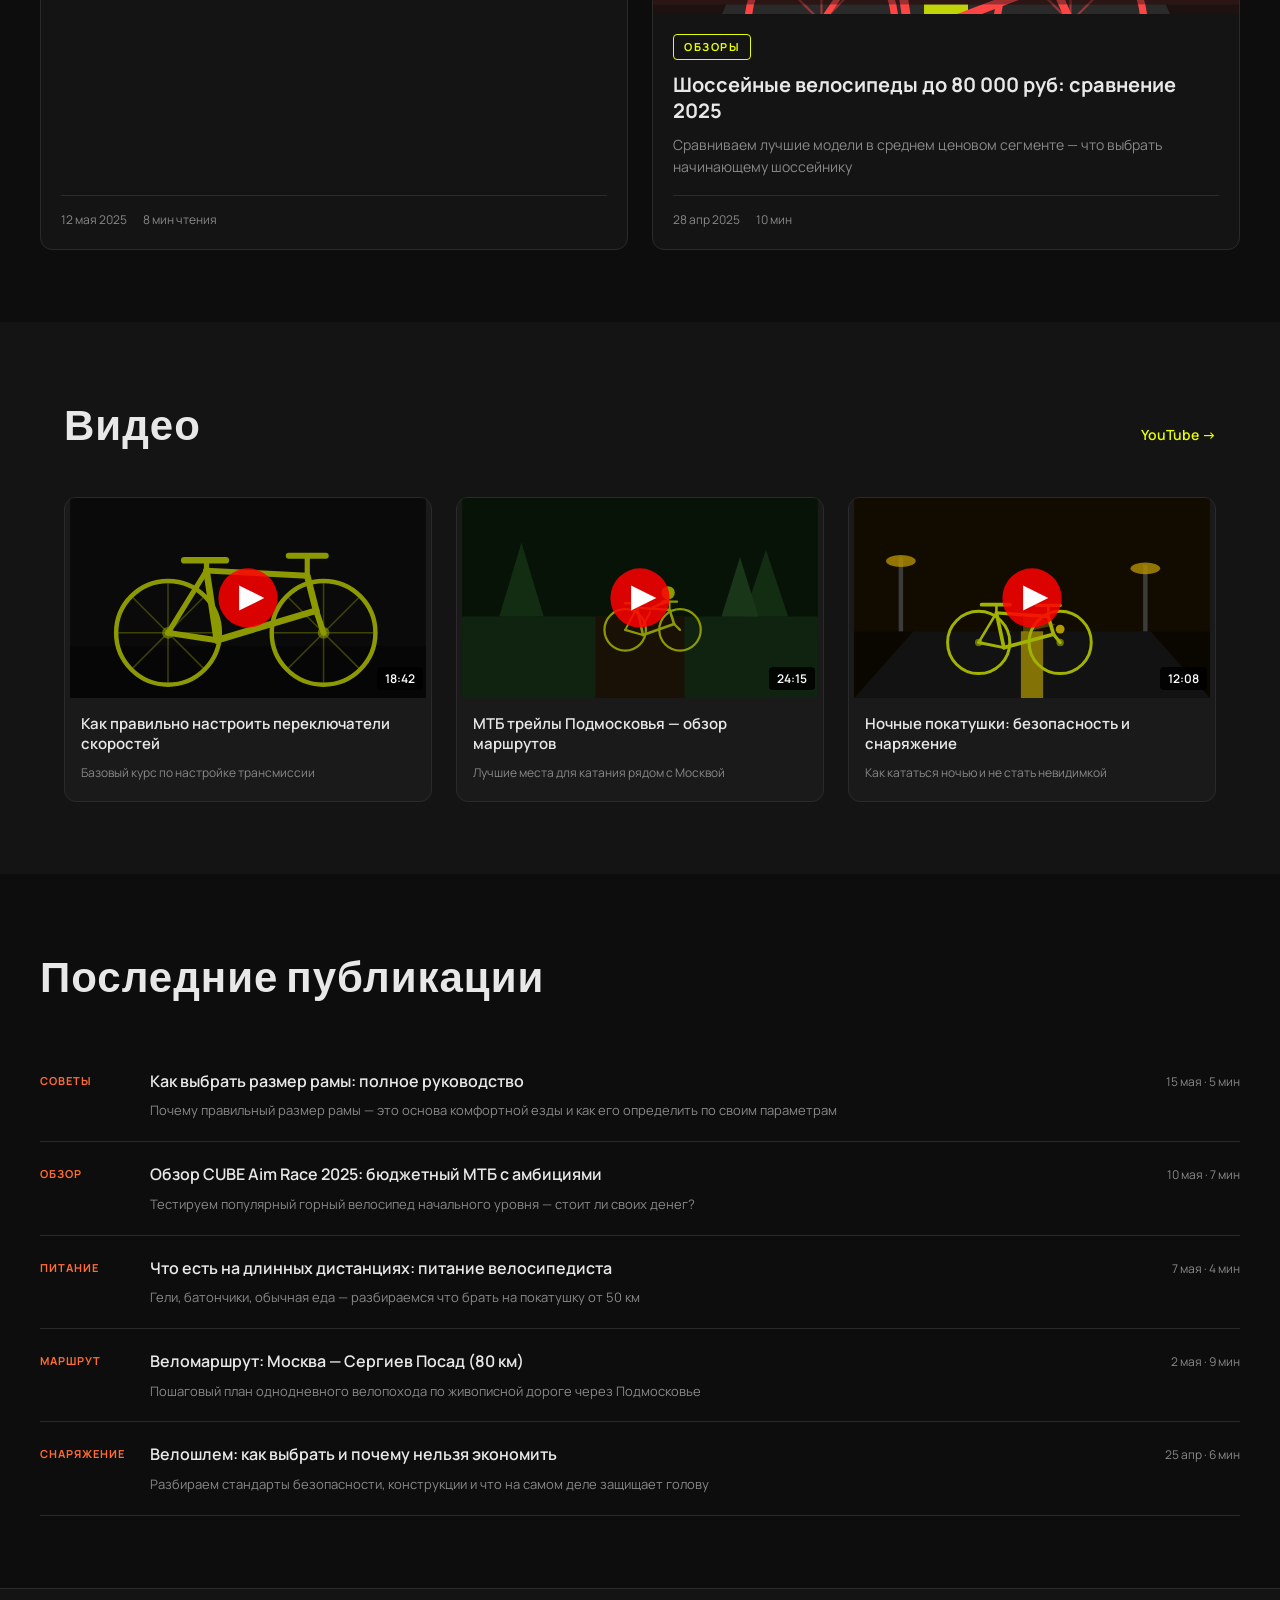
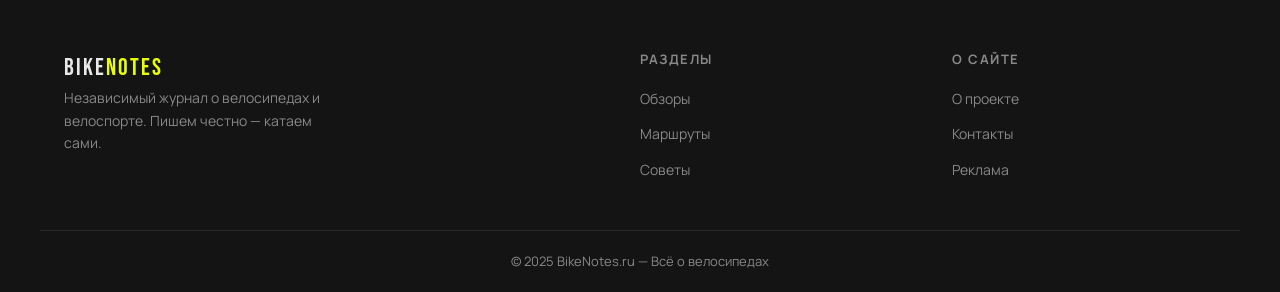
==== commit 8a44a3ea: "edit" ====
--- a/site/index.html
+++ b/site/index.html
@@ -29,44 +29,7 @@
   <!-- HERO -->
   <section class="hero">
     <div class="hero-bg">
-      <svg viewBox="0 0 1440 600" xmlns="http://www.w3.org/2000/svg" preserveAspectRatio="xMidYMid slice">
-        <rect width="1440" height="600" fill="#0d0d0d"/>
-        <circle cx="200" cy="320" r="160" fill="none" stroke="#e8ff00" stroke-width="8"/>
-        <circle cx="200" cy="320" r="120" fill="none" stroke="#e8ff00" stroke-width="3" opacity="0.3"/>
-        <circle cx="1200" cy="320" r="160" fill="none" stroke="#e8ff00" stroke-width="8"/>
-        <circle cx="1200" cy="320" r="120" fill="none" stroke="#e8ff00" stroke-width="3" opacity="0.3"/>
-        <!-- Frame -->
-        <line x1="200" y1="320" x2="620" y2="200" stroke="#e8ff00" stroke-width="12" stroke-linecap="round"/>
-        <line x1="620" y1="200" x2="780" y2="200" stroke="#e8ff00" stroke-width="8" stroke-linecap="round"/>
-        <line x1="780" y1="200" x2="1200" y2="320" stroke="#e8ff00" stroke-width="12" stroke-linecap="round"/>
-        <line x1="620" y1="200" x2="700" y2="320" stroke="#e8ff00" stroke-width="10" stroke-linecap="round"/>
-        <line x1="700" y1="320" x2="200" y2="320" stroke="#e8ff00" stroke-width="10" stroke-linecap="round"/>
-        <line x1="700" y1="320" x2="1200" y2="320" stroke="#e8ff00" stroke-width="10" stroke-linecap="round"/>
-        <line x1="700" y1="180" x2="700" y2="320" stroke="#e8ff00" stroke-width="10" stroke-linecap="round"/>
-        <!-- Handlebar -->
-        <line x1="730" y1="155" x2="670" y2="155" stroke="#e8ff00" stroke-width="8" stroke-linecap="round"/>
-        <line x1="700" y1="155" x2="700" y2="185" stroke="#e8ff00" stroke-width="8" stroke-linecap="round"/>
-        <!-- Saddle -->
-        <line x1="780" y1="190" x2="660" y2="190" stroke="#e8ff00" stroke-width="10" stroke-linecap="round"/>
-        <!-- Spokes -->
-        <line x1="200" y1="160" x2="200" y2="480" stroke="#e8ff00" stroke-width="2" opacity="0.5"/>
-        <line x1="40" y1="320" x2="360" y2="320" stroke="#e8ff00" stroke-width="2" opacity="0.5"/>
-        <line x1="87" y1="207" x2="313" y2="433" stroke="#e8ff00" stroke-width="2" opacity="0.5"/>
-        <line x1="313" y1="207" x2="87" y2="433" stroke="#e8ff00" stroke-width="2" opacity="0.5"/>
-        <line x1="1200" y1="160" x2="1200" y2="480" stroke="#e8ff00" stroke-width="2" opacity="0.5"/>
-        <line x1="1040" y1="320" x2="1360" y2="320" stroke="#e8ff00" stroke-width="2" opacity="0.5"/>
-        <line x1="1087" y1="207" x2="1313" y2="433" stroke="#e8ff00" stroke-width="2" opacity="0.5"/>
-        <line x1="1313" y1="207" x2="1087" y2="433" stroke="#e8ff00" stroke-width="2" opacity="0.5"/>
-        <!-- Gradient overlay -->
-        <rect width="1440" height="600" fill="url(#heroGrad)"/>
-        <defs>
-          <linearGradient id="heroGrad" x1="0" y1="0" x2="0" y2="1">
-            <stop offset="0%" stop-color="#0d0d0d" stop-opacity="0.6"/>
-            <stop offset="50%" stop-color="#0d0d0d" stop-opacity="0"/>
-            <stop offset="100%" stop-color="#0d0d0d" stop-opacity="0.9"/>
-          </linearGradient>
-        </defs>
-      </svg>
+      <img src="images/header.jpeg" alt="Велосипед на горном маршруте">
     </div>
     <div class="hero-content container">
       <div class="hero-tag">Велосипедный журнал</div>
@@ -102,27 +65,54 @@
           <svg viewBox="0 0 600 400" xmlns="http://www.w3.org/2000/svg">
             <rect width="600" height="400" fill="#1a2a1a"/>
             <rect x="0" y="280" width="600" height="120" fill="#0f1f0f"/>
-            <!-- Mountain -->
+            <!-- Горы -->
             <polygon points="0,280 200,100 400,280" fill="#2d4a2d"/>
             <polygon points="150,280 350,80 550,280" fill="#1e3a1e"/>
             <polygon points="300,280 500,120 600,280 600,280" fill="#2a452a"/>
-            <!-- Snow caps -->
+            <!-- Снежные шапки -->
             <polygon points="200,100 170,180 230,180" fill="#e8f5e9" opacity="0.8"/>
             <polygon points="350,80 315,170 385,170" fill="#e8f5e9" opacity="0.8"/>
-            <!-- Sky gradient -->
+            <!-- Небо -->
             <rect width="600" height="280" fill="url(#skyGrad)" opacity="0.6"/>
-            <!-- Bike silhouette -->
-            <circle cx="180" cy="260" r="35" fill="none" stroke="#e8ff00" stroke-width="4"/>
-            <circle cx="280" cy="260" r="35" fill="none" stroke="#e8ff00" stroke-width="4"/>
-            <line x1="180" y1="260" x2="240" y2="225" stroke="#e8ff00" stroke-width="5" stroke-linecap="round"/>
-            <line x1="240" y1="225" x2="280" y2="260" stroke="#e8ff00" stroke-width="5" stroke-linecap="round"/>
-            <line x1="240" y1="225" x2="230" y2="260" stroke="#e8ff00" stroke-width="5" stroke-linecap="round"/>
-            <line x1="230" y1="260" x2="180" y2="260" stroke="#e8ff00" stroke-width="5" stroke-linecap="round"/>
-            <!-- Rider -->
-            <ellipse cx="240" cy="205" rx="12" ry="12" fill="#e8ff00"/>
-            <line x1="240" y1="217" x2="240" y2="240" stroke="#e8ff00" stroke-width="4"/>
-            <line x1="240" y1="225" x2="260" y2="210" stroke="#e8ff00" stroke-width="3"/>
-            <line x1="240" y1="235" x2="255" y2="255" stroke="#e8ff00" stroke-width="3"/>
+            <!-- Заднее колесо (касается земли y=280) -->
+            <circle cx="150" cy="242" r="38" fill="none" stroke="#e8ff00" stroke-width="4"/>
+            <circle cx="150" cy="242" r="5" fill="#e8ff00" opacity="0.7"/>
+            <!-- Переднее колесо -->
+            <circle cx="268" cy="242" r="38" fill="none" stroke="#e8ff00" stroke-width="4"/>
+            <circle cx="268" cy="242" r="5" fill="#e8ff00" opacity="0.7"/>
+            <!-- Спицы заднего колеса -->
+            <line x1="150" y1="204" x2="150" y2="280" stroke="#e8ff00" stroke-width="1.5" opacity="0.5"/>
+            <line x1="112" y1="242" x2="188" y2="242" stroke="#e8ff00" stroke-width="1.5" opacity="0.5"/>
+            <line x1="123" y1="215" x2="177" y2="269" stroke="#e8ff00" stroke-width="1.5" opacity="0.5"/>
+            <line x1="123" y1="269" x2="177" y2="215" stroke="#e8ff00" stroke-width="1.5" opacity="0.5"/>
+            <!-- Спицы переднего колеса -->
+            <line x1="268" y1="204" x2="268" y2="280" stroke="#e8ff00" stroke-width="1.5" opacity="0.5"/>
+            <line x1="230" y1="242" x2="306" y2="242" stroke="#e8ff00" stroke-width="1.5" opacity="0.5"/>
+            <line x1="241" y1="215" x2="295" y2="269" stroke="#e8ff00" stroke-width="1.5" opacity="0.5"/>
+            <line x1="241" y1="269" x2="295" y2="215" stroke="#e8ff00" stroke-width="1.5" opacity="0.5"/>
+            <!-- Рама: каретка=(188,252), верх сед.=(178,178), верх рул.=(248,184), низ рул.=(256,218) -->
+            <line x1="188" y1="252" x2="150" y2="242" stroke="#e8ff00" stroke-width="4" stroke-linecap="round"/>
+            <line x1="178" y1="178" x2="150" y2="242" stroke="#e8ff00" stroke-width="3.5" stroke-linecap="round"/>
+            <line x1="188" y1="252" x2="178" y2="178" stroke="#e8ff00" stroke-width="5" stroke-linecap="round"/>
+            <line x1="178" y1="178" x2="248" y2="184" stroke="#e8ff00" stroke-width="4.5" stroke-linecap="round"/>
+            <line x1="256" y1="218" x2="188" y2="252" stroke="#e8ff00" stroke-width="5" stroke-linecap="round"/>
+            <line x1="248" y1="184" x2="256" y2="218" stroke="#e8ff00" stroke-width="5" stroke-linecap="round"/>
+            <line x1="256" y1="218" x2="268" y2="242" stroke="#e8ff00" stroke-width="4.5" stroke-linecap="round"/>
+            <!-- Руль (плоский МТБ) -->
+            <line x1="248" y1="184" x2="248" y2="168" stroke="#e8ff00" stroke-width="3.5" stroke-linecap="round"/>
+            <line x1="230" y1="168" x2="266" y2="168" stroke="#e8ff00" stroke-width="4.5" stroke-linecap="round"/>
+            <!-- Седло -->
+            <line x1="178" y1="178" x2="178" y2="170" stroke="#e8ff00" stroke-width="3.5" stroke-linecap="round"/>
+            <line x1="156" y1="170" x2="200" y2="170" stroke="#e8ff00" stroke-width="5" stroke-linecap="round"/>
+            <!-- Велосипедист (сидит на седле x≈178 y=170, наклон вперёд) -->
+            <circle cx="207" cy="136" r="10" fill="#e8ff00"/>
+            <!-- Тело: таз на седле → плечи -->
+            <line x1="176" y1="170" x2="205" y2="147" stroke="#e8ff00" stroke-width="4" stroke-linecap="round"/>
+            <!-- Руки к рулю -->
+            <line x1="205" y1="147" x2="248" y2="168" stroke="#e8ff00" stroke-width="3" stroke-linecap="round"/>
+            <!-- Ноги к педалям -->
+            <line x1="176" y1="170" x2="163" y2="228" stroke="#e8ff00" stroke-width="3" stroke-linecap="round"/>
+            <line x1="176" y1="170" x2="196" y2="235" stroke="#e8ff00" stroke-width="3" stroke-linecap="round"/>
             <defs>
               <linearGradient id="skyGrad" x1="0" y1="0" x2="0" y2="1">
                 <stop offset="0%" stop-color="#1a3a2a"/>
@@ -146,24 +136,46 @@
         <div class="card-img card-img-sm">
           <svg viewBox="0 0 400 240" xmlns="http://www.w3.org/2000/svg">
             <rect width="400" height="240" fill="#1a1a2e"/>
-            <!-- Workshop bg -->
+            <!-- Пол мастерской -->
             <rect x="0" y="180" width="400" height="60" fill="#0f0f1e"/>
-            <!-- Tools on wall -->
+            <!-- Инструменты на стене -->
             <rect x="30" y="20" width="6" height="80" fill="#555" rx="2"/>
             <rect x="25" y="30" width="16" height="8" fill="#666" rx="1"/>
             <rect x="80" y="15" width="5" height="90" fill="#555" rx="2"/>
             <rect x="65" y="20" width="30" height="6" fill="#666" rx="1"/>
-            <!-- Bike frame components -->
-            <circle cx="260" cy="160" r="55" fill="none" stroke="#e8ff00" stroke-width="5"/>
-            <circle cx="370" cy="160" r="55" fill="none" stroke="#4a9eff" stroke-width="5"/>
-            <line x1="260" y1="160" x2="320" y2="120" stroke="#ff6b35" stroke-width="7" stroke-linecap="round"/>
-            <line x1="320" y1="120" x2="370" y2="160" stroke="#ff6b35" stroke-width="7" stroke-linecap="round"/>
-            <line x1="260" y1="160" x2="315" y2="160" stroke="#ff6b35" stroke-width="7" stroke-linecap="round"/>
-            <line x1="315" y1="160" x2="370" y2="160" stroke="#ff6b35" stroke-width="7" stroke-linecap="round"/>
-            <line x1="315" y1="100" x2="315" y2="160" stroke="#ff6b35" stroke-width="7" stroke-linecap="round"/>
-            <!-- Wrench -->
-            <rect x="120" y="140" width="70" height="15" fill="#888" rx="7" transform="rotate(-30 120 140)"/>
-            <circle cx="115" cy="152" r="12" fill="none" stroke="#888" stroke-width="5"/>
+            <!-- Заднее колесо -->
+            <circle cx="190" cy="162" r="48" fill="none" stroke="#e8ff00" stroke-width="4"/>
+            <circle cx="190" cy="162" r="5" fill="#e8ff00" opacity="0.7"/>
+            <!-- Переднее колесо -->
+            <circle cx="335" cy="162" r="48" fill="none" stroke="#e8ff00" stroke-width="4"/>
+            <circle cx="335" cy="162" r="5" fill="#e8ff00" opacity="0.7"/>
+            <!-- Спицы заднего колеса -->
+            <line x1="190" y1="114" x2="190" y2="210" stroke="#e8ff00" stroke-width="1.5" opacity="0.5"/>
+            <line x1="142" y1="162" x2="238" y2="162" stroke="#e8ff00" stroke-width="1.5" opacity="0.5"/>
+            <line x1="156" y1="128" x2="224" y2="196" stroke="#e8ff00" stroke-width="1.5" opacity="0.5"/>
+            <line x1="156" y1="196" x2="224" y2="128" stroke="#e8ff00" stroke-width="1.5" opacity="0.5"/>
+            <!-- Спицы переднего колеса -->
+            <line x1="335" y1="114" x2="335" y2="210" stroke="#e8ff00" stroke-width="1.5" opacity="0.5"/>
+            <line x1="287" y1="162" x2="383" y2="162" stroke="#e8ff00" stroke-width="1.5" opacity="0.5"/>
+            <line x1="301" y1="128" x2="369" y2="196" stroke="#e8ff00" stroke-width="1.5" opacity="0.5"/>
+            <line x1="301" y1="196" x2="369" y2="128" stroke="#e8ff00" stroke-width="1.5" opacity="0.5"/>
+            <!-- Рама: каретка=(228,170), верх сед.=(216,96), верх рул.=(316,102), низ рул.=(326,140) -->
+            <line x1="228" y1="170" x2="190" y2="162" stroke="#e8ff00" stroke-width="4" stroke-linecap="round"/>
+            <line x1="216" y1="96" x2="190" y2="162" stroke="#e8ff00" stroke-width="3.5" stroke-linecap="round"/>
+            <line x1="228" y1="170" x2="216" y2="96" stroke="#e8ff00" stroke-width="5" stroke-linecap="round"/>
+            <line x1="216" y1="96" x2="316" y2="102" stroke="#e8ff00" stroke-width="4.5" stroke-linecap="round"/>
+            <line x1="326" y1="140" x2="228" y2="170" stroke="#e8ff00" stroke-width="5" stroke-linecap="round"/>
+            <line x1="316" y1="102" x2="326" y2="140" stroke="#e8ff00" stroke-width="5" stroke-linecap="round"/>
+            <line x1="326" y1="140" x2="335" y2="162" stroke="#e8ff00" stroke-width="4.5" stroke-linecap="round"/>
+            <!-- Руль -->
+            <line x1="316" y1="102" x2="316" y2="80" stroke="#e8ff00" stroke-width="3.5" stroke-linecap="round"/>
+            <line x1="298" y1="80" x2="334" y2="80" stroke="#e8ff00" stroke-width="4.5" stroke-linecap="round"/>
+            <!-- Седло -->
+            <line x1="216" y1="96" x2="216" y2="84" stroke="#e8ff00" stroke-width="3.5" stroke-linecap="round"/>
+            <line x1="193" y1="84" x2="238" y2="84" stroke="#e8ff00" stroke-width="5" stroke-linecap="round"/>
+            <!-- Ключ (декоративный) -->
+            <rect x="90" y="148" width="70" height="12" fill="#888" rx="6" transform="rotate(-30 90 148)"/>
+            <circle cx="85" cy="158" r="11" fill="none" stroke="#888" stroke-width="4"/>
           </svg>
         </div>
         <div class="card-body">
@@ -178,21 +190,44 @@
         <div class="card-img card-img-sm">
           <svg viewBox="0 0 400 240" xmlns="http://www.w3.org/2000/svg">
             <rect width="400" height="240" fill="#1e1210"/>
-            <!-- Road -->
+            <!-- Дорога (перспектива) -->
             <polygon points="0,240 400,240 350,130 50,130" fill="#2a2a2a"/>
             <rect x="185" y="130" width="30" height="110" fill="#e8ff00" opacity="0.8"/>
-            <!-- Road bike -->
-            <circle cx="200" cy="110" r="45" fill="none" stroke="#ff4444" stroke-width="5"/>
-            <circle cx="310" cy="110" r="45" fill="none" stroke="#ff4444" stroke-width="5"/>
-            <line x1="200" y1="110" x2="265" y2="75" stroke="#ff4444" stroke-width="6" stroke-linecap="round"/>
-            <line x1="265" y1="75" x2="310" y2="110" stroke="#ff4444" stroke-width="6" stroke-linecap="round"/>
-            <line x1="200" y1="110" x2="255" y2="110" stroke="#ff4444" stroke-width="6" stroke-linecap="round"/>
-            <line x1="255" y1="110" x2="265" y2="75" stroke="#ff4444" stroke-width="6" stroke-linecap="round"/>
-            <line x1="255" y1="110" x2="310" y2="110" stroke="#ff4444" stroke-width="6" stroke-linecap="round"/>
-            <!-- Drops handlebar -->
-            <path d="M285,62 Q295,55 300,65 Q305,80 295,85" fill="none" stroke="#ff4444" stroke-width="5"/>
-            <!-- Sky -->
-            <rect width="400" height="110" fill="url(#roadSky)" opacity="0.5"/>
+            <!-- Заднее колесо -->
+            <circle cx="115" cy="142" r="50" fill="none" stroke="#ff4444" stroke-width="5"/>
+            <circle cx="115" cy="142" r="5" fill="#ff4444" opacity="0.7"/>
+            <!-- Переднее колесо -->
+            <circle cx="285" cy="142" r="50" fill="none" stroke="#ff4444" stroke-width="5"/>
+            <circle cx="285" cy="142" r="5" fill="#ff4444" opacity="0.7"/>
+            <!-- Спицы заднего колеса -->
+            <line x1="115" y1="92" x2="115" y2="192" stroke="#ff4444" stroke-width="1.5" opacity="0.5"/>
+            <line x1="65" y1="142" x2="165" y2="142" stroke="#ff4444" stroke-width="1.5" opacity="0.5"/>
+            <line x1="79" y1="106" x2="151" y2="178" stroke="#ff4444" stroke-width="1.5" opacity="0.5"/>
+            <line x1="79" y1="178" x2="151" y2="106" stroke="#ff4444" stroke-width="1.5" opacity="0.5"/>
+            <!-- Спицы переднего колеса -->
+            <line x1="285" y1="92" x2="285" y2="192" stroke="#ff4444" stroke-width="1.5" opacity="0.5"/>
+            <line x1="235" y1="142" x2="335" y2="142" stroke="#ff4444" stroke-width="1.5" opacity="0.5"/>
+            <line x1="249" y1="106" x2="321" y2="178" stroke="#ff4444" stroke-width="1.5" opacity="0.5"/>
+            <line x1="249" y1="178" x2="321" y2="106" stroke="#ff4444" stroke-width="1.5" opacity="0.5"/>
+            <!-- Рама: каретка=(175,152), верх сед.=(163,72), верх рул.=(264,78), низ рул.=(273,115) -->
+            <line x1="175" y1="152" x2="115" y2="142" stroke="#ff4444" stroke-width="5" stroke-linecap="round"/>
+            <line x1="163" y1="72" x2="115" y2="142" stroke="#ff4444" stroke-width="4" stroke-linecap="round"/>
+            <line x1="175" y1="152" x2="163" y2="72" stroke="#ff4444" stroke-width="6" stroke-linecap="round"/>
+            <line x1="163" y1="72" x2="264" y2="78" stroke="#ff4444" stroke-width="5.5" stroke-linecap="round"/>
+            <line x1="273" y1="115" x2="175" y2="152" stroke="#ff4444" stroke-width="6" stroke-linecap="round"/>
+            <line x1="264" y1="78" x2="273" y2="115" stroke="#ff4444" stroke-width="6" stroke-linecap="round"/>
+            <line x1="273" y1="115" x2="285" y2="142" stroke="#ff4444" stroke-width="5.5" stroke-linecap="round"/>
+            <!-- Вынос руля -->
+            <line x1="264" y1="78" x2="264" y2="58" stroke="#ff4444" stroke-width="4" stroke-linecap="round"/>
+            <!-- Руль шоссейный (дропы) -->
+            <line x1="248" y1="58" x2="280" y2="58" stroke="#ff4444" stroke-width="5" stroke-linecap="round"/>
+            <path d="M248,58 Q242,58 240,68 Q238,80 246,84" fill="none" stroke="#ff4444" stroke-width="4" stroke-linecap="round"/>
+            <path d="M280,58 Q286,58 288,68 Q290,80 282,84" fill="none" stroke="#ff4444" stroke-width="4" stroke-linecap="round"/>
+            <!-- Седло -->
+            <line x1="163" y1="72" x2="163" y2="58" stroke="#ff4444" stroke-width="4" stroke-linecap="round"/>
+            <line x1="138" y1="58" x2="182" y2="58" stroke="#ff4444" stroke-width="6" stroke-linecap="round"/>
+            <!-- Небо -->
+            <rect width="400" height="130" fill="url(#roadSky)" opacity="0.5"/>
             <defs>
               <linearGradient id="roadSky" x1="0" y1="0" x2="0" y2="1">
                 <stop offset="0%" stop-color="#1a0a0a"/>
@@ -225,13 +260,36 @@
             <svg viewBox="0 0 480 270" xmlns="http://www.w3.org/2000/svg">
               <rect width="480" height="270" fill="#111"/>
               <rect x="0" y="200" width="480" height="70" fill="#0a0a0a"/>
-              <circle cx="140" cy="165" r="70" fill="none" stroke="#e8ff00" stroke-width="6"/>
-              <circle cx="320" cy="165" r="70" fill="none" stroke="#e8ff00" stroke-width="6"/>
-              <line x1="140" y1="165" x2="235" y2="115" stroke="#e8ff00" stroke-width="10" stroke-linecap="round"/>
-              <line x1="235" y1="115" x2="320" y2="165" stroke="#e8ff00" stroke-width="10" stroke-linecap="round"/>
-              <line x1="140" y1="165" x2="230" y2="165" stroke="#e8ff00" stroke-width="10" stroke-linecap="round"/>
-              <line x1="230" y1="165" x2="320" y2="165" stroke="#e8ff00" stroke-width="10" stroke-linecap="round"/>
-              <line x1="230" y1="90" x2="230" y2="165" stroke="#e8ff00" stroke-width="10" stroke-linecap="round"/>
+              <!-- Заднее колесо -->
+              <circle cx="132" cy="182" r="70" fill="none" stroke="#e8ff00" stroke-width="6"/>
+              <circle cx="132" cy="182" r="8" fill="#e8ff00" opacity="0.6"/>
+              <!-- Переднее колесо -->
+              <circle cx="342" cy="182" r="70" fill="none" stroke="#e8ff00" stroke-width="6"/>
+              <circle cx="342" cy="182" r="8" fill="#e8ff00" opacity="0.6"/>
+              <!-- Спицы заднего -->
+              <line x1="132" y1="112" x2="132" y2="252" stroke="#e8ff00" stroke-width="2" opacity="0.4"/>
+              <line x1="62" y1="182" x2="202" y2="182" stroke="#e8ff00" stroke-width="2" opacity="0.4"/>
+              <line x1="83" y1="133" x2="181" y2="231" stroke="#e8ff00" stroke-width="2" opacity="0.4"/>
+              <line x1="83" y1="231" x2="181" y2="133" stroke="#e8ff00" stroke-width="2" opacity="0.4"/>
+              <!-- Спицы переднего -->
+              <line x1="342" y1="112" x2="342" y2="252" stroke="#e8ff00" stroke-width="2" opacity="0.4"/>
+              <line x1="272" y1="182" x2="412" y2="182" stroke="#e8ff00" stroke-width="2" opacity="0.4"/>
+              <line x1="293" y1="133" x2="391" y2="231" stroke="#e8ff00" stroke-width="2" opacity="0.4"/>
+              <line x1="293" y1="231" x2="391" y2="133" stroke="#e8ff00" stroke-width="2" opacity="0.4"/>
+              <!-- Рама: каретка=(198,192), верх сед.=(184,98), верх рул.=(320,105), низ рул.=(332,152) -->
+              <line x1="198" y1="192" x2="132" y2="182" stroke="#e8ff00" stroke-width="8" stroke-linecap="round"/>
+              <line x1="184" y1="98" x2="132" y2="182" stroke="#e8ff00" stroke-width="7" stroke-linecap="round"/>
+              <line x1="198" y1="192" x2="184" y2="98" stroke="#e8ff00" stroke-width="9" stroke-linecap="round"/>
+              <line x1="184" y1="98" x2="320" y2="105" stroke="#e8ff00" stroke-width="8" stroke-linecap="round"/>
+              <line x1="332" y1="152" x2="198" y2="192" stroke="#e8ff00" stroke-width="9" stroke-linecap="round"/>
+              <line x1="320" y1="105" x2="332" y2="152" stroke="#e8ff00" stroke-width="9" stroke-linecap="round"/>
+              <line x1="332" y1="152" x2="342" y2="182" stroke="#e8ff00" stroke-width="8" stroke-linecap="round"/>
+              <!-- Руль -->
+              <line x1="320" y1="105" x2="320" y2="78" stroke="#e8ff00" stroke-width="7" stroke-linecap="round"/>
+              <line x1="295" y1="78" x2="345" y2="78" stroke="#e8ff00" stroke-width="8" stroke-linecap="round"/>
+              <!-- Седло -->
+              <line x1="184" y1="98" x2="184" y2="84" stroke="#e8ff00" stroke-width="7" stroke-linecap="round"/>
+              <line x1="154" y1="84" x2="210" y2="84" stroke="#e8ff00" stroke-width="9" stroke-linecap="round"/>
               <rect width="480" height="270" fill="rgba(0,0,0,0.4)"/>
               <circle cx="240" cy="135" r="40" fill="rgba(255,0,0,0.85)"/>
               <polygon points="228,118 228,152 262,135" fill="white"/>
@@ -249,13 +307,35 @@
             <svg viewBox="0 0 480 270" xmlns="http://www.w3.org/2000/svg">
               <rect width="480" height="270" fill="#0d1f0d"/>
               <rect x="0" y="200" width="480" height="70" fill="#071207"/>
-              <!-- Forest trail -->
+              <!-- Лесная тропа -->
               <rect x="0" y="160" width="480" height="110" fill="#1a3a1a"/>
               <rect x="180" y="160" width="120" height="110" fill="#2a1a0a"/>
-              <!-- Trees -->
+              <!-- Деревья -->
               <polygon points="50,160 80,60 110,160" fill="#1e4a1e"/>
               <polygon points="380,160 410,70 440,160" fill="#1e4a1e"/>
               <polygon points="350,160 375,80 400,160" fill="#2a5a2a"/>
+              <!-- МТБ на тропе -->
+              <circle cx="220" cy="178" r="28" fill="none" stroke="#e8ff00" stroke-width="3"/>
+              <circle cx="294" cy="178" r="28" fill="none" stroke="#e8ff00" stroke-width="3"/>
+              <!-- Рама: каретка=(244,185), верх сед.=(236,148), верх рул.=(280,151), низ рул.=(286,170) -->
+              <line x1="244" y1="185" x2="220" y2="178" stroke="#e8ff00" stroke-width="3" stroke-linecap="round"/>
+              <line x1="236" y1="148" x2="220" y2="178" stroke="#e8ff00" stroke-width="2.5" stroke-linecap="round"/>
+              <line x1="244" y1="185" x2="236" y2="148" stroke="#e8ff00" stroke-width="3.5" stroke-linecap="round"/>
+              <line x1="236" y1="148" x2="280" y2="151" stroke="#e8ff00" stroke-width="3" stroke-linecap="round"/>
+              <line x1="286" y1="170" x2="244" y2="185" stroke="#e8ff00" stroke-width="3.5" stroke-linecap="round"/>
+              <line x1="280" y1="151" x2="286" y2="170" stroke="#e8ff00" stroke-width="3.5" stroke-linecap="round"/>
+              <line x1="286" y1="170" x2="294" y2="178" stroke="#e8ff00" stroke-width="3" stroke-linecap="round"/>
+              <!-- Руль -->
+              <line x1="280" y1="151" x2="280" y2="140" stroke="#e8ff00" stroke-width="2.5" stroke-linecap="round"/>
+              <line x1="270" y1="140" x2="290" y2="140" stroke="#e8ff00" stroke-width="3" stroke-linecap="round"/>
+              <!-- Седло -->
+              <line x1="236" y1="148" x2="236" y2="142" stroke="#e8ff00" stroke-width="2.5" stroke-linecap="round"/>
+              <line x1="220" y1="142" x2="248" y2="142" stroke="#e8ff00" stroke-width="3.5" stroke-linecap="round"/>
+              <!-- Велосипедист -->
+              <circle cx="278" cy="128" r="9" fill="#e8ff00"/>
+              <line x1="278" y1="137" x2="254" y2="150" stroke="#e8ff00" stroke-width="3" stroke-linecap="round"/>
+              <line x1="258" y1="147" x2="280" y2="140" stroke="#e8ff00" stroke-width="2.5" stroke-linecap="round"/>
+              <line x1="254" y1="154" x2="244" y2="172" stroke="#e8ff00" stroke-width="2.5" stroke-linecap="round"/>
               <rect width="480" height="270" fill="rgba(0,0,0,0.4)"/>
               <circle cx="240" cy="135" r="40" fill="rgba(255,0,0,0.85)"/>
               <polygon points="228,118 228,152 262,135" fill="white"/>
@@ -273,17 +353,37 @@
             <svg viewBox="0 0 480 270" xmlns="http://www.w3.org/2000/svg">
               <rect width="480" height="270" fill="#1a1000"/>
               <rect x="0" y="180" width="480" height="90" fill="#0f0a00"/>
-              <!-- City road at night -->
+              <!-- Ночная дорога -->
               <polygon points="0,270 480,270 400,180 80,180" fill="#1a1a1a"/>
               <rect x="225" y="180" width="30" height="90" fill="#ffdd00" opacity="0.7"/>
-              <!-- Street lights -->
+              <!-- Фонари -->
               <rect x="60" y="80" width="6" height="100" fill="#555"/>
               <ellipse cx="63" cy="85" rx="20" ry="8" fill="#ffcc00" opacity="0.8"/>
               <rect x="390" y="90" width="6" height="90" fill="#555"/>
               <ellipse cx="393" cy="95" rx="20" ry="8" fill="#ffcc00" opacity="0.8"/>
-              <!-- Bike light -->
-              <circle cx="200" cy="150" r="8" fill="#ffdd00"/>
-              <polygon points="192,143 150,130 150,157" fill="#ffdd00" opacity="0.4"/>
+              <!-- Заднее колесо -->
+              <circle cx="168" cy="195" r="42" fill="none" stroke="#e8ff00" stroke-width="4"/>
+              <circle cx="168" cy="195" r="5" fill="#e8ff00" opacity="0.6"/>
+              <!-- Переднее колесо -->
+              <circle cx="278" cy="195" r="42" fill="none" stroke="#e8ff00" stroke-width="4"/>
+              <circle cx="278" cy="195" r="5" fill="#e8ff00" opacity="0.6"/>
+              <!-- Рама: каретка=(202,202), верх сед.=(192,155), верх рул.=(262,160), низ рул.=(269,184) -->
+              <line x1="202" y1="202" x2="168" y2="195" stroke="#e8ff00" stroke-width="4" stroke-linecap="round"/>
+              <line x1="192" y1="155" x2="168" y2="195" stroke="#e8ff00" stroke-width="3.5" stroke-linecap="round"/>
+              <line x1="202" y1="202" x2="192" y2="155" stroke="#e8ff00" stroke-width="5" stroke-linecap="round"/>
+              <line x1="192" y1="155" x2="262" y2="160" stroke="#e8ff00" stroke-width="4.5" stroke-linecap="round"/>
+              <line x1="269" y1="184" x2="202" y2="202" stroke="#e8ff00" stroke-width="5" stroke-linecap="round"/>
+              <line x1="262" y1="160" x2="269" y2="184" stroke="#e8ff00" stroke-width="5" stroke-linecap="round"/>
+              <line x1="269" y1="184" x2="278" y2="195" stroke="#e8ff00" stroke-width="4.5" stroke-linecap="round"/>
+              <!-- Руль -->
+              <line x1="262" y1="160" x2="262" y2="145" stroke="#e8ff00" stroke-width="3.5" stroke-linecap="round"/>
+              <line x1="246" y1="145" x2="278" y2="145" stroke="#e8ff00" stroke-width="4.5" stroke-linecap="round"/>
+              <!-- Седло -->
+              <line x1="192" y1="155" x2="192" y2="144" stroke="#e8ff00" stroke-width="3.5" stroke-linecap="round"/>
+              <line x1="172" y1="144" x2="210" y2="144" stroke="#e8ff00" stroke-width="5" stroke-linecap="round"/>
+              <!-- Фара (на переднем колесе) -->
+              <circle cx="278" cy="177" r="6" fill="#ffdd00"/>
+              <polygon points="272,171 228,155 228,182" fill="#ffdd00" opacity="0.35"/>
               <rect width="480" height="270" fill="rgba(0,0,0,0.3)"/>
               <circle cx="240" cy="135" r="40" fill="rgba(255,0,0,0.85)"/>
               <polygon points="228,118 228,152 262,135" fill="white"/>
--- a/site/css/style.css
+++ b/site/css/style.css
@@ -86,7 +86,12 @@
   position: absolute; inset: 0;
   width: 100%; height: 100%;
 }
-.hero-bg svg { width: 100%; height: 100%; object-fit: cover; }
+.hero-bg img { width: 100%; height: 100%; object-fit: cover; display: block; }
+.hero-bg::after {
+  content: '';
+  position: absolute; inset: 0;
+  background: linear-gradient(to bottom, rgba(13,13,13,0.55) 0%, rgba(13,13,13,0.1) 50%, rgba(13,13,13,0.88) 100%);
+}
 
 .hero-content {
   position: relative; z-index: 2;
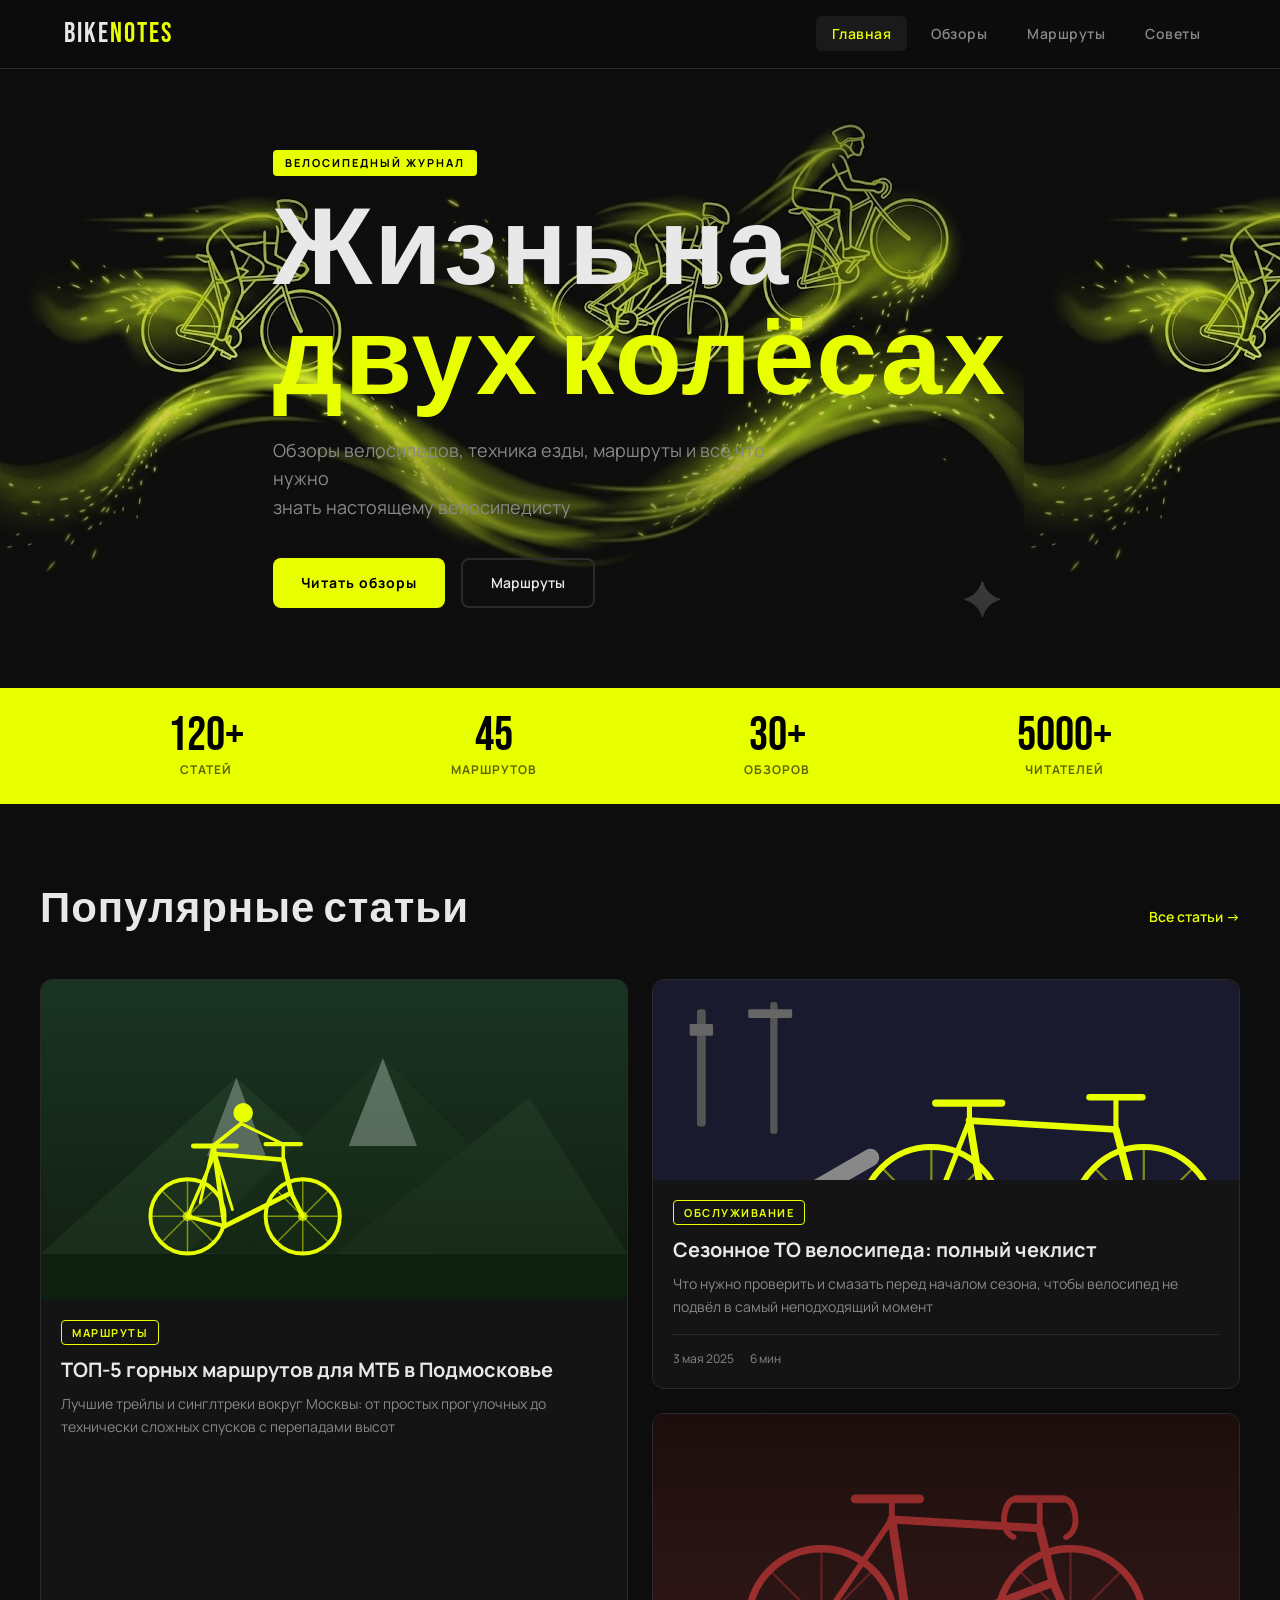
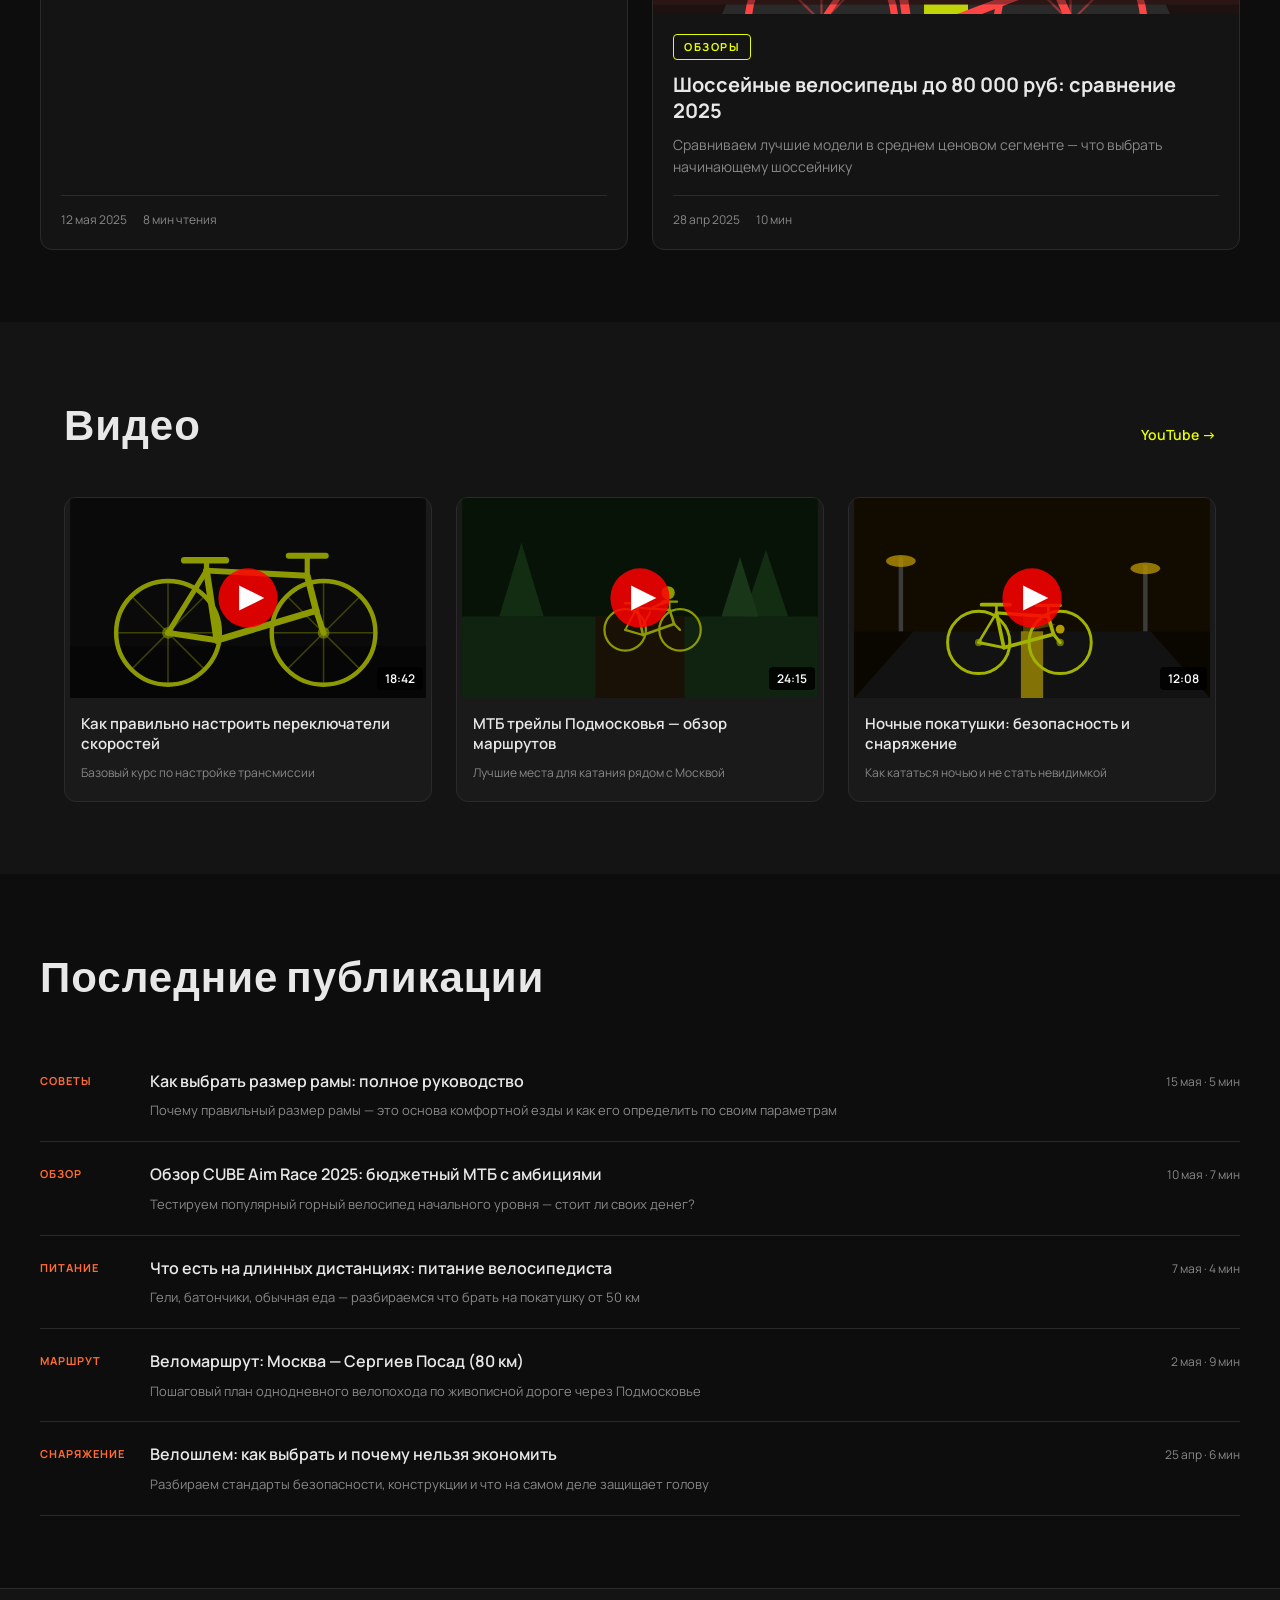
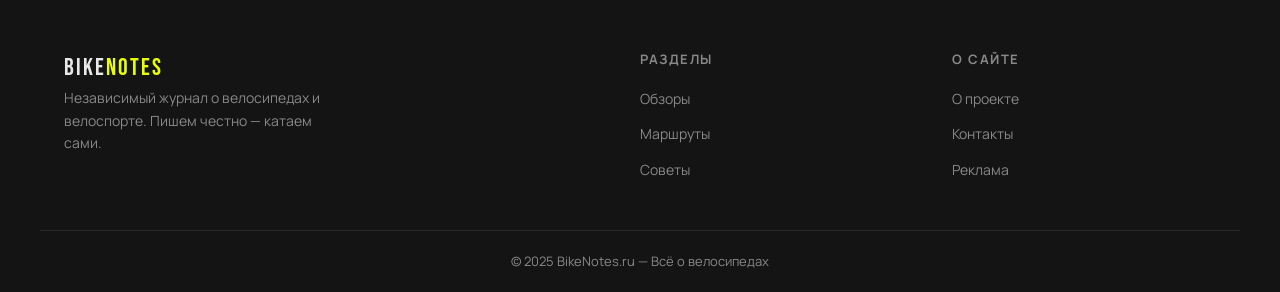
==== commit 2bf82ef9: "upd" ====
--- a/site/index.html
+++ b/site/index.html
@@ -28,9 +28,7 @@
 
   <!-- HERO -->
   <section class="hero">
-    <div class="hero-bg">
-      <img src="images/header.jpeg" alt="Велосипед на горном маршруте">
-    </div>
+    <div class="hero-bg"></div>
     <div class="hero-content container">
       <div class="hero-tag">Велосипедный журнал</div>
       <h1>Жизнь на<br><span class="accent">двух колёсах</span></h1>
--- a/site/css/style.css
+++ b/site/css/style.css
@@ -85,8 +85,9 @@
 .hero-bg {
   position: absolute; inset: 0;
   width: 100%; height: 100%;
-}
-.hero-bg img { width: 100%; height: 100%; object-fit: cover; display: block; }
+  background-image: url('../images/header.jpeg');
+  background-repeat: repeat;
+}
 .hero-bg::after {
   content: '';
   position: absolute; inset: 0;
